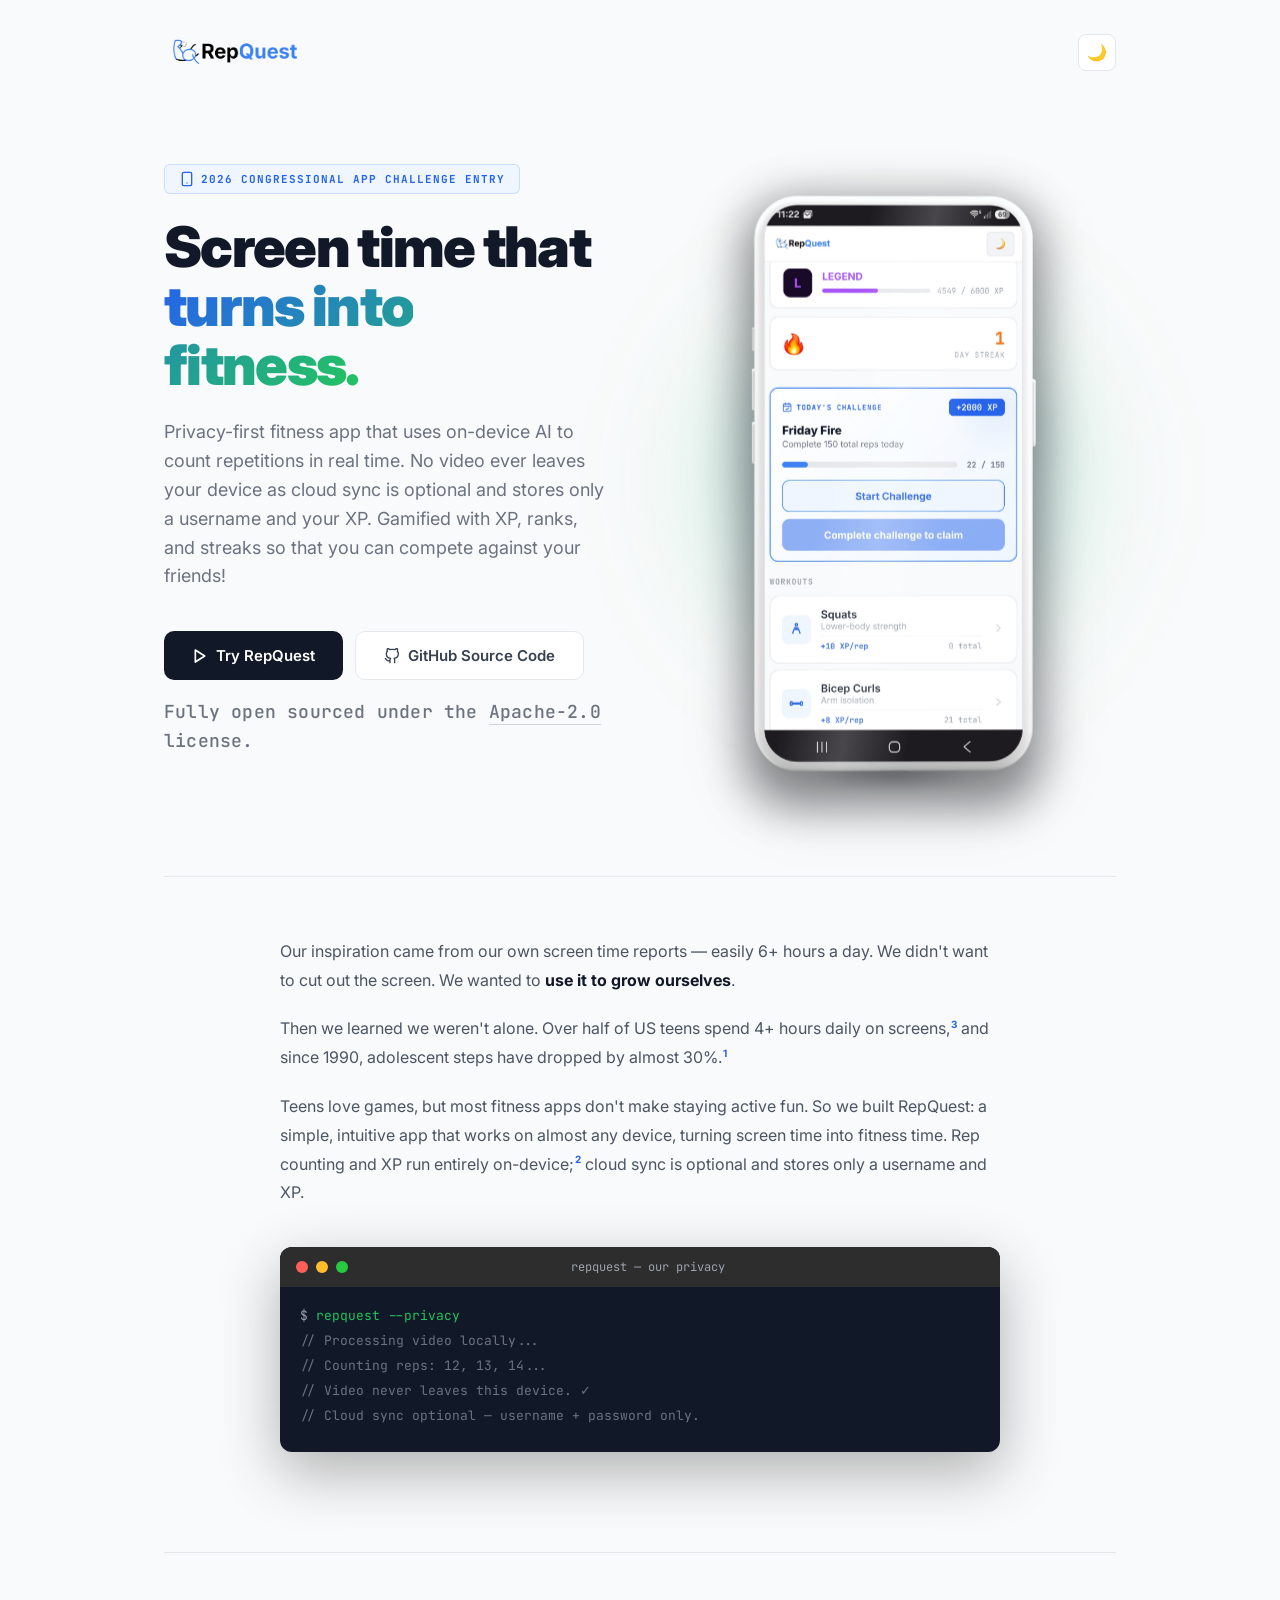
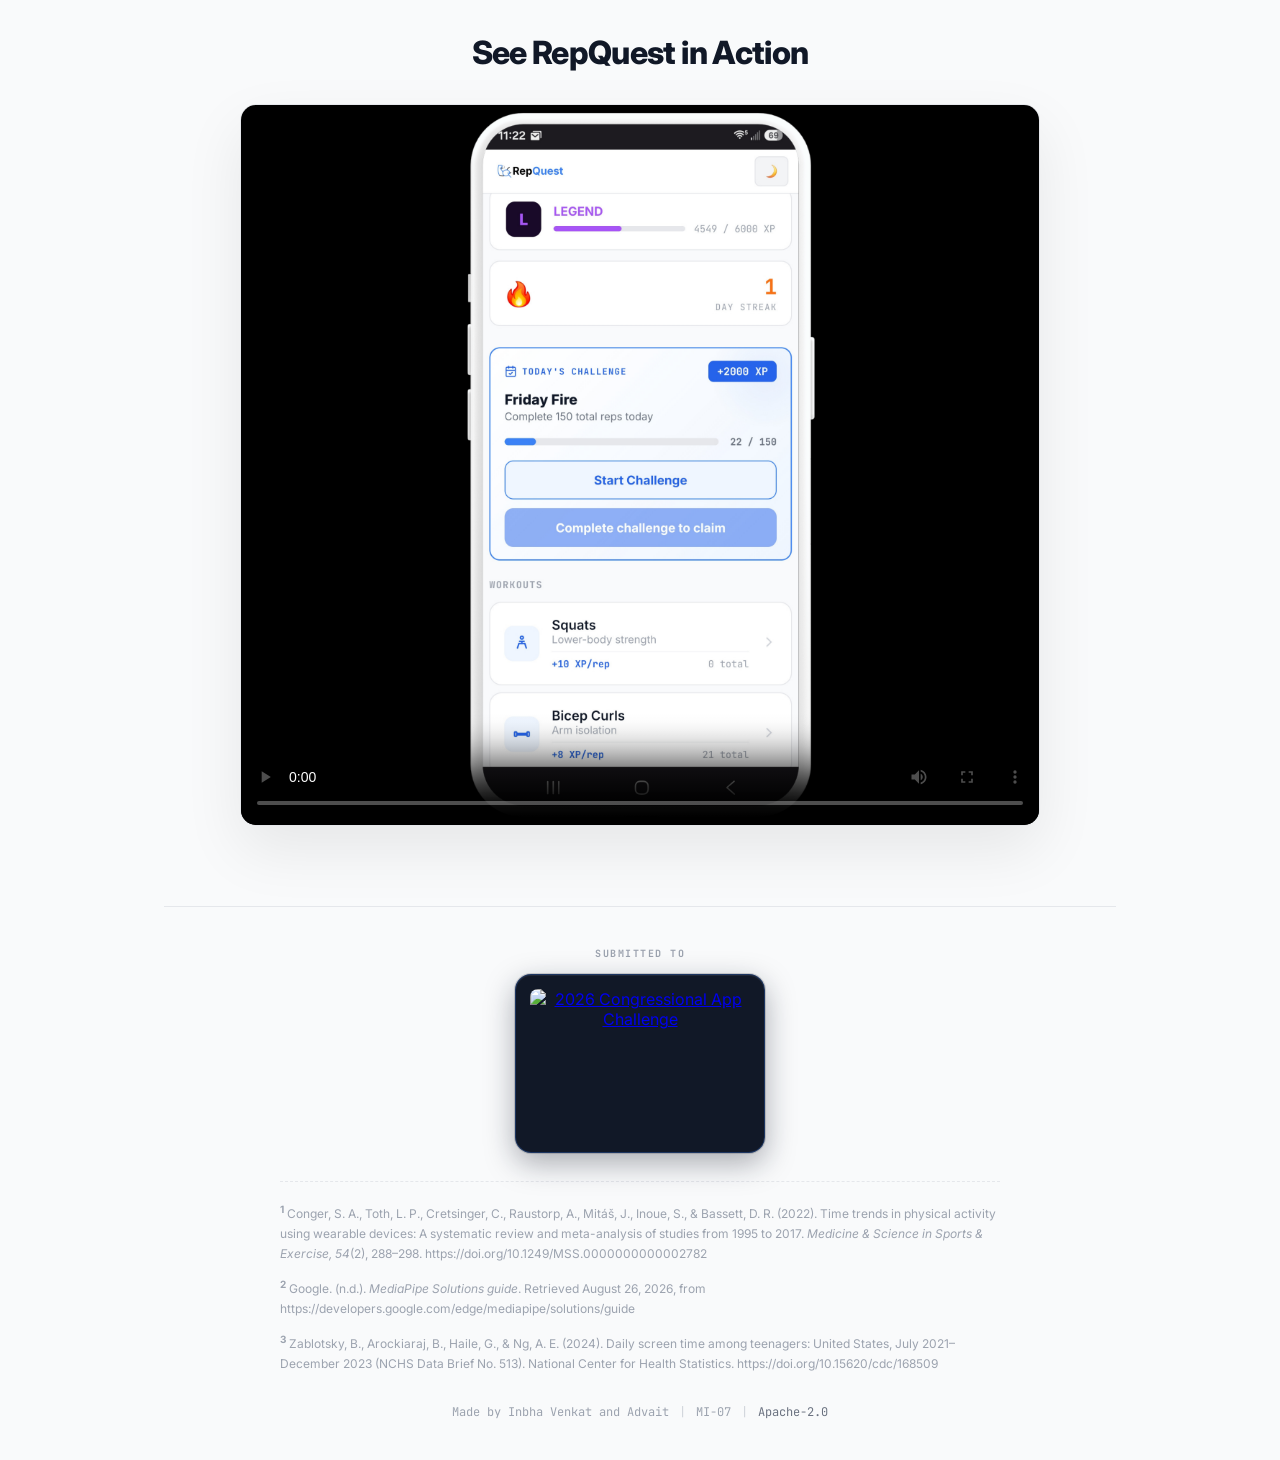
==== overview.html @ bc6d4e9b "Update overview.html" ====
<!DOCTYPE html>
<html lang="en">
<head>
<meta charset="UTF-8">
<meta name="viewport" content="width=device-width, initial-scale=1.0">
<title>RepQuest - Screen Time That Turns Into Fitness</title>
<meta name="description" content="RepQuest is a privacy-first, gamified fitness app that uses on-device AI to count reps in real time.">

<link href="https://fonts.googleapis.com/css2?family=Inter:wght@400;500;600;700;800;900&family=JetBrains+Mono:wght@400;500;700&display=swap" rel="stylesheet">

<style>
:root {
    --white: #ffffff;
    --gray-50: #f9fafb;
    --gray-100: #f3f4f6;
    --gray-200: #e5e7eb;
    --gray-300: #d1d5db;
    --gray-400: #9ca3af;
    --gray-500: #6b7280;
    --gray-600: #4b5563;
    --gray-700: #374151;
    --gray-800: #1f2937;
    --gray-900: #111827;
    --blue-50: #eff6ff;
    --blue-500: #3b82f6;
    --blue-600: #2563eb;
    --blue-700: #1d4ed8;
    --green-500: #22c55e;

    /* Terminal navy — fixed so it stays dark blue in both themes */
    --navy-frame: #111827;
    --navy-frame-border: rgba(59, 130, 246, 0.28);
    --navy-frame-shadow: rgba(17, 24, 39, 0.35);
    --navy-frame-inset: rgba(255, 255, 255, 0.07);
}

body.dark-mode {
    --white: #0a0a0a;
    --gray-50: #000000;
    --gray-100: #121212;
    --gray-200: #1f1f1f;
    --gray-300: #333333;
    --gray-400: #666666;
    --gray-500: #999999;
    --gray-600: #cccccc;
    --gray-700: #e0e0e0;
    --gray-800: #f0f0f0;
    --gray-900: #ffffff;
    --blue-50: #0a1f35;
    --blue-500: #3b82f6;
    --blue-600: #3b82f6;
    --blue-700: #60a5fa;

    --navy-frame: #0f172a;
    --navy-frame-border: rgba(96, 165, 250, 0.35);
    --navy-frame-shadow: rgba(0, 0, 0, 0.6);
    --navy-frame-inset: rgba(255, 255, 255, 0.05);
}

* { box-sizing: border-box; margin: 0; padding: 0; }

body {
    background: var(--gray-50);
    color: var(--gray-900);
    font-family: 'Inter', -apple-system, sans-serif;
    min-height: 100vh;
    transition: background-color 0.3s ease, color 0.3s ease;
    -webkit-font-smoothing: antialiased;
    overflow-x: hidden;
}

/* Widened container to accommodate the split hero layout */
.container {
    max-width: 1000px;
    margin: 0 auto;
    padding: 0 24px;
}

/* Header */
header {
    padding: 32px 0;
    display: flex;
    justify-content: space-between;
    align-items: center;
}

.logo img {
    height: 40px;
    width: auto;
    display: block;
}

.theme-btn {
    background: var(--white);
    border: 1px solid var(--gray-200);
    padding: 8px;
    border-radius: 8px;
    cursor: pointer;
    font-size: 16px;
    transition: all 0.15s;
}
.theme-btn:hover { background: var(--gray-100); }

/* Hero — Split Layout */
.hero {
    padding: 60px 0 80px;
    display: grid;
    grid-template-columns: 1fr 1fr;
    gap: 60px;
    align-items: center;
}

.hero-text {
    text-align: left;
}

.hero-badge {
    display: inline-flex;
    align-items: center;
    gap: 6px;
    font-family: 'JetBrains Mono', monospace;
    font-size: 11px;
    font-weight: 700;
    letter-spacing: 1px;
    text-transform: uppercase;
    color: var(--blue-600);
    background: var(--blue-50);
    padding: 6px 14px;
    border-radius: 6px;
    margin-bottom: 24px;
    border: 1px solid rgba(59, 130, 246, 0.2);
}

.hero h1 {
    font-size: clamp(36px, 5vw, 56px);
    font-weight: 900;
    line-height: 1.05;
    letter-spacing: -0.03em;
    margin-bottom: 24px;
}

.hero h1 .highlight {
    background: linear-gradient(135deg, var(--blue-600), var(--green-500));
    -webkit-background-clip: text;
    -webkit-text-fill-color: transparent;
    background-clip: text;
}

.hero p {
    font-size: 18px;
    color: var(--gray-500);
    line-height: 1.6;
    margin-bottom: 40px;
    max-width: 500px;
}

.cta-group {
    display: flex;
    gap: 12px;
    flex-wrap: wrap;
}

.btn {
    font-family: inherit;
    font-weight: 600;
    font-size: 15px;
    padding: 14px 28px;
    border-radius: 10px;
    border: none;
    cursor: pointer;
    text-decoration: none;
    display: inline-flex;
    align-items: center;
    gap: 8px;
    transition:
        transform 0.2s cubic-bezier(0.34, 1.56, 0.64, 1),
        background-color 0.15s,
        border-color 0.15s,
        color 0.15s,
        box-shadow 0.25s ease,
        opacity 0.15s;
    will-change: transform;
}
.btn:active { transform: scale(0.97); }

/* ---- Light mode buttons (unchanged) ---- */
.btn-primary {
    background: var(--gray-900);
    color: var(--white);
}
.btn-primary:hover { opacity: 0.9; }

.btn-secondary {
    background: var(--white);
    color: var(--gray-700);
    border: 1px solid var(--gray-200);
}
.btn-secondary:hover { background: var(--gray-100); }

/* ---- Dark mode buttons — high contrast ---- */
/* Primary: true white pill with a soft halo so it reads as the
   brightest element on the page. */
body.dark-mode .btn-primary {
    background: #ffffff;
    color: #0a0a0a;
    box-shadow:
        0 0 0 1px rgba(255, 255, 255, 0.10),
        0 8px 24px rgba(255, 255, 255, 0.12);
}
body.dark-mode .btn-primary:hover {
    opacity: 1;
    background: #f3f4f6;
    box-shadow:
        0 0 0 1px rgba(255, 255, 255, 0.22),
        0 12px 32px rgba(255, 255, 255, 0.22);
}

/* Secondary: glassy fill + visible border so it's clearly a button,
   not a hole in the page. */
body.dark-mode .btn-secondary {
    background: rgba(255, 255, 255, 0.06);
    color: #f0f0f0;
    border-color: rgba(255, 255, 255, 0.22);
    box-shadow: 0 0 0 1px rgba(255, 255, 255, 0.03);
}
body.dark-mode .btn-secondary:hover {
    background: rgba(255, 255, 255, 0.12);
    border-color: rgba(255, 255, 255, 0.38);
    color: #ffffff;
}

.icon { width: 16px; height: 16px; }

/* Small open-source note under the CTAs */
.oss-note {
    margin-top: 18px;
    font-family: 'JetBrains Mono', monospace;
    font-size: 11px;
    font-weight: 500;
    letter-spacing: 0.2px;
    color: var(--gray-400);
}

.oss-note a {
    color: var(--gray-500);
    text-decoration: none;
    border-bottom: 1px solid var(--gray-300);
    padding-bottom: 1px;
    transition: color 0.15s, border-color 0.15s;
}

.oss-note a:hover {
    color: var(--blue-600);
    border-color: var(--blue-600);
}

/* ============================================================
   Hero Visual — layered 3D phone
   ============================================================ */
.hero-visual {
    position: relative;
    display: flex;
    justify-content: center;
    align-items: center;
    min-height: 460px;
    /* -1 … 1 pointer + idle offsets written by JS */
    --px: 0;
    --py: 0;
    --bob: 0px;
}

/* --- ambient light behind the phone (parallaxes opposite the tilt) --- */
.hero-glow {
    position: absolute;
    top: 50%;
    left: 50%;
    width: 460px;
    height: 460px;
    margin: -230px 0 0 -230px;
    pointer-events: none;
    transform: translate3d(calc(var(--px) * -26px), calc(var(--py) * -26px), 0);
    will-change: transform;
}

.hero-glow::after {
    content: '';
    position: absolute;
    inset: 0;
    border-radius: 50%;
    background: radial-gradient(circle,
        rgba(59, 130, 246, 0.42) 0%,
        rgba(34, 197, 94, 0.16) 45%,
        transparent 72%);
    filter: blur(56px);
    animation: pulseGlow 7s ease-in-out infinite alternate;
}

@keyframes pulseGlow {
    from { opacity: 0.55; transform: scale(0.90); }
    to   { opacity: 1;    transform: scale(1.14); }
}

/* --- the phone --- */
.phone-stage {
    position: relative;
    width: min(340px, 78vw, 34vh);   /* 34vh ≈ 65vh tall at 1040×2000 */
    z-index: 1;
    perspective: 1300px;
    perspective-origin: 50% 42%;
}

/* soft silhouette shadow that slides OPPOSITE the tilt,
   like a light source fixed to one side of the scene */
.phone-shadow {
    position: absolute;
    inset: 0;
    width: 100%;
    height: 100%;
    pointer-events: none;
    user-select: none;
    -webkit-user-drag: none;
    filter: blur(22px) brightness(0);
    opacity: 0.42;
    transform:
        translate3d(calc(var(--px) * -32px), calc(var(--py) * -20px + 24px), 0)
        scale(1.05);
    will-change: transform;
}

/* contact shadow on the "floor" — stretches toward the side the
   phone leans AWAY from, mirroring the light direction */
.phone-ground {
    position: absolute;
    left: 50%;
    bottom: 0;
    width: 56%;
    height: 26px;
    z-index: -1;
    border-radius: 50%;
    background: radial-gradient(ellipse at center,
        rgba(2, 6, 23, 0.45) 0%,
        rgba(2, 6, 23, 0) 70%);
    filter: blur(9px);
    transform:
        translate(-50%, 40%)
        translateX(calc(var(--px) * 34px))
        scaleX(calc(1 + var(--px) * 0.20));
    pointer-events: none;
}

/* the element that actually rotates + floats
   — translate3d carries the idle bob, then the rotations pivot toward cursor */
.phone-tilt {
    position: relative;
    transform:
        translate3d(0, var(--bob, 0px), 0)
        rotateX(calc(var(--py) * -10deg))
        rotateY(calc(var(--px) * 16deg));
    will-change: transform;
    /* deliberately NO css transition — JS lerps the values, which feels far better */
}

.hero-phone-img {
    display: block;
    width: 100%;
    height: auto;
    user-select: none;
    -webkit-user-drag: none;
    filter: drop-shadow(0 26px 36px rgba(2, 6, 23, 0.16));
}

/* moving specular highlight, masked to the phone silhouette
   — always subtly alive, brightens when the cursor is active */
.phone-sheen {
    position: absolute;
    inset: 0;
    overflow: hidden;
    pointer-events: none;
    opacity: 0.35;
    transition: opacity 0.45s ease;
    mix-blend-mode: screen;
    -webkit-mask-image: var(--phone-mask);
    mask-image: var(--phone-mask);
    -webkit-mask-size: 100% 100%;
    mask-size: 100% 100%;
    -webkit-mask-repeat: no-repeat;
    mask-repeat: no-repeat;
}

.phone-sheen::after {
    content: '';
    position: absolute;
    inset: -12% -35%;
    background: linear-gradient(100deg,
        transparent 40%,
        rgba(255, 255, 255, 0.55) 50%,
        transparent 60%);
    transform: translate3d(calc(var(--px) * -30%), calc(var(--py) * -12%), 0);
    will-change: transform;
}

.hero-visual.is-tracking .phone-sheen { opacity: 0.55; }

/* dark-mode: swap the dark shadow for a blue halo so it reads on black */
body.dark-mode .phone-shadow {
    filter: blur(30px) brightness(0) invert(1) sepia(1) saturate(6) hue-rotate(190deg);
    opacity: 0.30;
}
body.dark-mode .phone-ground {
    background: radial-gradient(ellipse at center,
        rgba(59, 130, 246, 0.35) 0%,
        rgba(59, 130, 246, 0) 70%);
}

/* Story Section */
.story {
    padding: 60px 0;
    border-top: 1px solid var(--gray-200);
}

.story-content {
    max-width: 720px;
    margin: 0 auto;
    font-size: 16px;
    line-height: 1.8;
    color: var(--gray-600);
}

.story-content p {
    margin-bottom: 20px;
}

.story-content p:last-child {
    margin-bottom: 0;
}

.story-content strong {
    color: var(--gray-900);
    font-weight: 700;
}

/* In-text footnote markers */
.story-content sup {
    font-size: 10px;
    font-weight: 700;
    color: var(--blue-600);
    vertical-align: super;
    line-height: 0;
    margin-left: 1px;
}

/* macOS Terminal Window */
.terminal {
    background: var(--gray-900);
    border-radius: 12px;
    margin: 40px auto;
    max-width: 720px;
    overflow: hidden;
    box-shadow: 0 20px 60px rgba(0,0,0,0.3);
    transition: all 0.3s cubic-bezier(0.4, 0, 0.2, 1);
    position: relative;
    transform: translate(var(--drag-x, 0px), var(--drag-y, 0px));
}

.terminal.dragging {
    transition: none;
    z-index: 900;
    box-shadow: 0 30px 70px rgba(0,0,0,0.45);
}

.terminal.closed {
    opacity: 0;
    transform: translate(var(--drag-x, 0px), var(--drag-y, 0px)) scale(0.95);
    pointer-events: none;
    max-height: 0;
    margin: 0;
}

.terminal.minimized .terminal-body {
    max-height: 0;
    padding: 0 20px;
    overflow: hidden;
}

.terminal.maximized {
    position: fixed;
    top: 20px;
    left: 20px;
    right: 20px;
    bottom: 20px;
    margin: 0;
    z-index: 1000;
    border-radius: 12px;
    max-width: none;
}

.terminal-header {
    background: #2d2d2d;
    padding: 12px 16px;
    display: flex;
    align-items: center;
    gap: 8px;
    cursor: grab;
    touch-action: none;
    user-select: none;
    -webkit-user-select: none;
}

.terminal.dragging .terminal-header { cursor: grabbing; }

.terminal-btn {
    width: 12px;
    height: 12px;
    border-radius: 50%;
    transition: all 0.15s ease;
    cursor: pointer;
    position: relative;
}

.terminal-btn.close { background: #ff5f56; }
.terminal-btn.minimize { background: #ffbd2e; }
.terminal-btn.maximize { background: #27c93f; }

.terminal-btn:hover {
    filter: brightness(1.2);
    transform: scale(1.15);
}

.terminal-btn:active {
    filter: brightness(0.8);
    transform: scale(0.9);
}

.terminal-btn::after {
    content: '';
    position: absolute;
    top: 50%;
    left: 50%;
    transform: translate(-50%, -50%);
    opacity: 0;
    transition: opacity 0.15s;
    font-size: 8px;
    font-weight: bold;
    color: rgba(0,0,0,0.5);
}

.terminal-btn.close::after { content: '×'; }
.terminal-btn.minimize::after { content: '−'; }
.terminal-btn.maximize::after { content: '+'; }

.terminal-header:hover .terminal-btn::after {
    opacity: 1;
}

.terminal-title {
    flex: 1;
    text-align: center;
    font-family: 'JetBrains Mono', monospace;
    font-size: 12px;
    color: var(--gray-400);
    margin-left: -44px;
}

.terminal-body {
    padding: 20px;
    font-family: 'JetBrains Mono', monospace;
    font-size: 13px;
    color: var(--green-500);
    overflow-x: auto;
    transition: all 0.3s cubic-bezier(0.4, 0, 0.2, 1);
    max-height: 500px;
}

.terminal-line {
    margin-bottom: 8px;
    opacity: 0;
    animation: typeIn 0.3s ease forwards;
}

.terminal-line:nth-child(1) { animation-delay: 0.2s; }
.terminal-line:nth-child(2) { animation-delay: 0.8s; }
.terminal-line:nth-child(3) { animation-delay: 1.4s; }
.terminal-line:nth-child(4) { animation-delay: 2s; }
.terminal-line:nth-child(5) { animation-delay: 2.6s; }

.terminal-prompt { color: var(--gray-400); }
.terminal-comment { color: var(--gray-500); }

@keyframes typeIn {
    from { opacity: 0; transform: translateY(4px); }
    to { opacity: 1; transform: translateY(0); }
}

/* Restore Button */
.terminal-restore {
    display: none;
    margin: 20px auto;
    max-width: 720px;
    text-align: center;
}

.terminal-restore.show { display: block; }

.terminal-restore-btn {
    background: var(--gray-200);
    color: var(--gray-700);
    border: 1px solid var(--gray-300);
    padding: 10px 20px;
    border-radius: 8px;
    font-family: 'JetBrains Mono', monospace;
    font-size: 12px;
    cursor: pointer;
    transition: all 0.15s;
}

.terminal-restore-btn:hover { background: var(--gray-300); }

body.dark-mode .terminal-restore-btn {
    background: var(--gray-800);
    color: var(--gray-200);
    border-color: var(--gray-700);
}

body.dark-mode .terminal-restore-btn:hover { background: var(--gray-700); }

/* ============================================================
   Video Section
   ============================================================ */
.video-section {
    padding: 80px 0;
    border-top: 1px solid var(--gray-200);
}

.video-wrapper {
    max-width: 800px;
    margin: 0 auto;
    text-align: center;
}

.video-wrapper h2 {
    font-size: clamp(24px, 4vw, 32px);
    font-weight: 800;
    color: var(--gray-900);
    margin-bottom: 32px;
    letter-spacing: -0.02em;
}

.video-frame {
    position: relative;
    border-radius: 16px;
    overflow: hidden;
    border: 1px solid var(--gray-200);
    background: var(--gray-100);
    box-shadow: 0 24px 60px rgba(0, 0, 0, 0.08);
    transition: border-color 0.3s ease, box-shadow 0.3s ease;
}

.video-frame:hover {
    border-color: var(--gray-300);
    box-shadow: 0 32px 80px rgba(0, 0, 0, 0.12);
}

body.dark-mode .video-frame {
    border-color: var(--gray-700);
    background: var(--gray-800);
    box-shadow: 0 24px 60px rgba(0, 0, 0, 0.4);
}

body.dark-mode .video-frame:hover {
    border-color: var(--gray-600);
    box-shadow: 0 32px 80px rgba(0, 0, 0, 0.5);
}

.video-frame video {
    display: block;
    width: 100%;
    height: auto;
    max-height: 80vh;
    object-fit: contain;
    background: #000;
}

/* Footer */
footer {
    padding: 40px 0;
    border-top: 1px solid var(--gray-200);
    text-align: center;
}

.cac-credit {
    display: flex;
    flex-direction: column;
    align-items: center;
    gap: 14px;
    margin-bottom: 28px;
}

.cac-label {
    font-family: 'JetBrains Mono', monospace;
    font-size: 10px;
    font-weight: 700;
    letter-spacing: 1.5px;
    text-transform: uppercase;
    color: var(--gray-400);
}

.cac-logo-frame {
    display: block;
    background: var(--navy-frame);
    padding: 14px;
    border-radius: 16px;
    border: 1px solid var(--navy-frame-border);
    box-shadow:
        0 1px 0 var(--navy-frame-inset) inset,
        0 10px 30px var(--navy-frame-shadow),
        0 0 0 1px rgba(0, 0, 0, 0.15);
    transition: transform 0.25s cubic-bezier(0.34, 1.56, 0.64, 1), box-shadow 0.25s ease;
}

.cac-logo-frame:hover {
    transform: translateY(-4px);
    box-shadow:
        0 1px 0 var(--navy-frame-inset) inset,
        0 18px 42px var(--navy-frame-shadow),
        0 0 26px rgba(59, 130, 246, 0.28);
}

.cac-logo-frame:focus-visible {
    outline: 2px solid var(--blue-500);
    outline-offset: 3px;
}

.cac-logo-frame img {
    display: block;
    width: 220px;
    height: auto;
    max-width: 100%;
    border-radius: 8px;
}

/* Sources block — now lives in the footer, below the CAC logo */
.footer-sources {
    max-width: 720px;
    margin: 0 auto 30px;
    padding-top: 22px;
    border-top: 1px dashed var(--gray-200);
    text-align: left;
    font-size: 12px;
    line-height: 1.7;
    color: var(--gray-400);
}

.footer-sources p {
    margin: 0 0 14px;
}

.footer-sources p:last-child {
    margin-bottom: 0;
}

.footer-sources sup {
    font-size: 10px;
    font-weight: 700;
    color: var(--gray-400);
    vertical-align: super;
    line-height: 0;
    margin-right: 3px;
    margin-left: 0;
}

.footer-sources em {
    font-style: italic;
}

.footer-meta {
    display: flex;
    justify-content: center;
    align-items: center;
    flex-wrap: wrap;
    gap: 10px;
    font-family: 'JetBrains Mono', monospace;
    font-size: 12px;
    color: var(--gray-400);
}

.footer-meta a {
    color: var(--gray-500);
    text-decoration: none;
    transition: color 0.15s;
}

.footer-meta a:hover {
    color: var(--blue-600);
    text-decoration: underline;
}

.footer-meta .dot { color: var(--gray-300); }

/* Responsive */
@media (max-width: 900px) {
    .hero {
        grid-template-columns: 1fr;
        text-align: center;
        gap: 40px;
        padding: 40px 0 60px;
    }
    .hero-text { text-align: center; }
    .hero p { margin-left: auto; margin-right: auto; }
    .cta-group { justify-content: center; }
    .hero h1 { font-size: clamp(36px, 8vw, 48px); }
    .hero-visual { min-height: 0; }
}

@media (max-width: 600px) {
    .logo img { height: 32px; }
    .cta-group { flex-direction: column; }
    .btn { width: 100%; justify-content: center; }
    .terminal-body { font-size: 11px; padding: 16px; }
    .cac-logo-frame { padding: 12px; border-radius: 14px; }
    .cac-logo-frame img { width: 180px; }
    .footer-sources { font-size: 11px; }
}

/* Respect reduced motion */
@media (prefers-reduced-motion: reduce) {
    .hero-glow::after { animation: none; }
    .phone-tilt,
    .phone-shadow,
    .phone-ground { transform: none !important; }
}
</style>
</head>
<body>

<div class="container">
    <header>
        <div class="logo">
            <img src="transparentlogo.svg" alt="RepQuest">
        </div>
        <button class="theme-btn" id="themeBtn">🌙</button>
    </header>

    <main>
        <section class="hero">
            <div class="hero-text">
                <div class="hero-badge">
                    <svg class="icon" viewBox="0 0 24 24" fill="none" stroke="currentColor" stroke-width="2" stroke-linecap="round" stroke-linejoin="round"><rect x="5" y="2" width="14" height="20" rx="2" ry="2"/><line x1="12" y1="18" x2="12.01" y2="18"/></svg>
                    2026 Congressional App Challenge Entry
                </div>
                <h1>
                    Screen time that<br>
                    <span class="highlight">turns into fitness.</span>
                </h1>
                <p>Privacy-first fitness app that uses on-device AI to count repetitions in real time. No video ever leaves your device as cloud sync is optional and stores only a username and your XP. Gamified with XP, ranks, and streaks so that you can compete against your friends!</p>
                
                <div class="cta-group">
                    <a href="https://lyonmathprep.github.io/repquest/" class="btn btn-primary magnetic-btn">
                        <svg class="icon" viewBox="0 0 24 24" fill="none" stroke="currentColor" stroke-width="2.5" stroke-linecap="round" stroke-linejoin="round"><polygon points="5 3 19 12 5 21 5 3"/></svg>
                        Try RepQuest
                    </a>
                    <a href="https://github.com/LyonMathPrep/repquest" target="_blank" class="btn btn-secondary magnetic-btn">
                        <svg class="icon" viewBox="0 0 24 24" fill="none" stroke="currentColor" stroke-width="2" stroke-linecap="round" stroke-linejoin="round"><path d="M9 19c-5 1.5-5-2.5-7-3m14 6v-3.87a3.37 3.37 0 0 0-.94-2.61c3.14-.35 6.44-1.54 6.44-7A5.44 5.44 0 0 0 20 4.77 5.07 5.07 0 0 0 19.91 1S18.73.65 16 2.48a13.38 13.38 0 0 0-7 0C6.27.65 5.09 1 5.09 1A5.07 5.07 0 0 0 5 4.77a5.44 5.44 0 0 0-1.5 3.78c0 5.42 3.3 6.61 6.44 7A3.37 3.37 0 0 0 9 18.13V22"/></svg>
                        GitHub Source Code
                    </a>
                </div>

                <p class="oss-note">
                    Fully open sourced under the
                    <a href="https://github.com/LyonMathPrep/repquest/blob/main/LICENSE"
                       target="_blank" rel="noopener noreferrer">Apache-2.0</a>
                    license.
                </p>
            </div>

            <!-- ============ 3D PHONE ============ -->
            <div class="hero-visual" id="heroVisual">
                <div class="hero-glow"></div>

                <div class="phone-stage" id="phoneStage">
                    <div class="phone-ground" aria-hidden="true"></div>

                    <!-- blurred silhouette copy = shadow that tracks opposite the tilt -->
                    <img class="phone-shadow" src="repquest-screenshot.png" alt="" aria-hidden="true" draggable="false">

                    <div class="phone-tilt" id="phoneTilt">
                        <img src="repquest-screenshot.png"
                             alt="RepQuest app running on a phone"
                             class="hero-phone-img"
                             width="1040" height="2000"
                             draggable="false">
                        <span class="phone-sheen" aria-hidden="true"></span>
                    </div>
                </div>
            </div>
            <!-- ================================== -->
        </section>

        <section class="story">
            <div class="story-content">
                <p>Our inspiration came from our own screen time reports — easily 6+ hours a day. We didn't want to cut out the screen. We wanted to <strong>use it to grow ourselves</strong>.</p>
                
                <p>Then we learned we weren't alone. Over half of US teens spend 4+ hours daily on screens,<sup>3</sup> and since 1990, adolescent steps have dropped by almost 30%.<sup>1</sup></p>
                
                <p>Teens love games, but most fitness apps don't make staying active fun. So we built RepQuest: a simple, intuitive app that works on almost any device, turning screen time into fitness time. Rep counting and XP run entirely on-device;<sup>2</sup> cloud sync is optional and stores only a username and XP.</p>
            </div>

            <div class="terminal" id="terminal">
                <div class="terminal-header">
                    <div class="terminal-btn close" id="terminalClose"></div>
                    <div class="terminal-btn minimize" id="terminalMinimize"></div>
                    <div class="terminal-btn maximize" id="terminalMaximize"></div>
                    <div class="terminal-title">repquest — our privacy</div>
                </div>
                <div class="terminal-body">
                    <div class="terminal-line"><span class="terminal-prompt">$</span> repquest --privacy</div>
                    <div class="terminal-line"><span class="terminal-comment">// Processing video locally...</span></div>
                    <div class="terminal-line"><span class="terminal-comment">// Counting reps: 12, 13, 14...</span></div>
                    <div class="terminal-line"><span class="terminal-comment">// Video never leaves this device. ✓</span></div>
                    <div class="terminal-line"><span class="terminal-comment">// Cloud sync optional — username + password only.</span></div>
                </div>
            </div>

            <div class="terminal-restore" id="terminalRestore">
                <button class="terminal-restore-btn" id="terminalRestoreBtn">↻ Restore Terminal</button>
            </div>
        </section>

        <!-- ============ VIDEO SECTION ============ -->
        <section class="video-section">
            <div class="video-wrapper">
                <h2>See RepQuest in Action</h2>
                <div class="video-frame">
                    <video controls preload="metadata" poster="repquest-screenshot.png">
                        <source src="video.mp4" type="video/mp4">
                        Your browser does not support the video tag. 
                        <a href="video.mp4" style="color: var(--blue-600);">Download the video</a> instead.
                    </video>
                </div>
            </div>
        </section>
        <!-- ======================================= -->

    </main>

    <footer>
        <div class="cac-credit">
            <span class="cac-label">Submitted to</span>
            <a class="cac-logo-frame"
               href="https://www.congressionalappchallenge.us/"
               target="_blank"
               rel="noopener noreferrer"
               aria-label="2026 Congressional App Challenge">
                <img src="https://www.congressionalappchallenge.us/wp-content/uploads/2026/06/tall2026logocac.png"
                     alt="2026 Congressional App Challenge"
                     width="800" height="540" loading="lazy" decoding="async">
            </a>
        </div>

        <!-- Sources moved here, directly below the CAC logo -->
        <div class="footer-sources">
            <p><sup>1</sup>Conger, S. A., Toth, L. P., Cretsinger, C., Raustorp, A., Mitáš, J., Inoue, S., &amp; Bassett, D. R. (2022). Time trends in physical activity using wearable devices: A systematic review and meta-analysis of studies from 1995 to 2017. <em>Medicine &amp; Science in Sports &amp; Exercise, 54</em>(2), 288–298. https://doi.org/10.1249/MSS.0000000000002782</p>
            <p><sup>2</sup>Google. (n.d.). <em>MediaPipe Solutions guide</em>. Retrieved August 26, 2026, from https://developers.google.com/edge/mediapipe/solutions/guide</p>
            <p><sup>3</sup>Zablotsky, B., Arockiaraj, B., Haile, G., &amp; Ng, A. E. (2024). Daily screen time among teenagers: United States, July 2021–December 2023 (NCHS Data Brief No. 513). National Center for Health Statistics. https://doi.org/10.15620/cdc/168509</p>
        </div>

        <p class="footer-meta">
            <span>Made by Inbha Venkat and Advait</span>
            <span class="dot">|</span>
            <span>MI-07</span>
            <span class="dot">|</span>
            <a href="https://github.com/LyonMathPrep/repquest/blob/main/LICENSE"
               target="_blank" rel="noopener noreferrer">Apache-2.0</a>
        </p>
    </footer>
</div>

<script>
// Theme Switching
function applyTheme(isDark) {
    if (isDark) {
        document.body.classList.add('dark-mode');
        document.getElementById('themeBtn').textContent = '☀️';
    } else {
        document.body.classList.remove('dark-mode');
        document.getElementById('themeBtn').textContent = '🌙';
    }
}

const savedTheme = localStorage.getItem('repquest_theme');
if (savedTheme) {
    applyTheme(savedTheme === 'dark');
} else {
    applyTheme(window.matchMedia('(prefers-color-scheme: dark)').matches);
}

document.getElementById('themeBtn').addEventListener('click', () => {
    const isDark = !document.body.classList.contains('dark-mode');
    applyTheme(isDark);
    localStorage.setItem('repquest_theme', isDark ? 'dark' : 'light');
});

window.matchMedia('(prefers-color-scheme: dark)').addEventListener('change', e => {
    if (!localStorage.getItem('repquest_theme')) {
        applyTheme(e.matches);
    }
});

// Magnetic Button Effect
const magneticBtns = document.querySelectorAll('.magnetic-btn');
const magneticStrength = 0.3;
const magneticRadius = 100;

magneticBtns.forEach(btn => {
    btn.addEventListener('mousemove', (e) => {
        const rect = btn.getBoundingClientRect();
        const centerX = rect.left + rect.width / 2;
        const centerY = rect.top + rect.height / 2;
        
        const mouseX = e.clientX;
        const mouseY = e.clientY;
        
        const deltaX = mouseX - centerX;
        const deltaY = mouseY - centerY;
        const distance = Math.sqrt(deltaX * deltaX + deltaY * deltaY);
        
        if (distance < magneticRadius) {
            const moveX = deltaX * magneticStrength;
            const moveY = deltaY * magneticStrength;
            btn.style.transform = `translate(${moveX}px, ${moveY}px)`;
        }
    });
    
    btn.addEventListener('mouseleave', () => {
        btn.style.transform = 'translate(0, 0)';
    });
});

// Terminal Controls
const terminal = document.getElementById('terminal');
const terminalHeader = terminal.querySelector('.terminal-header');
const terminalClose = document.getElementById('terminalClose');
const terminalMinimize = document.getElementById('terminalMinimize');
const terminalMaximize = document.getElementById('terminalMaximize');
const terminalRestore = document.getElementById('terminalRestore');
const terminalRestoreBtn = document.getElementById('terminalRestoreBtn');

/* ---------- Dragging ---------- */
let dragX = 0;
let dragY = 0;
let dragStartX = 0;
let dragStartY = 0;
let isDragging = false;
let preMaximizeDrag = null;

function setDrag(x, y) {
    dragX = x;
    dragY = y;
    terminal.style.setProperty('--drag-x', x + 'px');
    terminal.style.setProperty('--drag-y', y + 'px');
}

// Keep the window reachable: some of it must stay on screen horizontally,
// and the title bar must stay on screen vertically.
function clampDrag(x, y) {
    const rect = terminal.getBoundingClientRect();
    const baseLeft = rect.left - dragX;
    const baseTop = rect.top - dragY;
    const w = rect.width;
    const headerH = terminalHeader.offsetHeight;

    const keepX = Math.min(60, w);
    x = Math.min(Math.max(x, -baseLeft - w + keepX), window.innerWidth - baseLeft - keepX);

    const minY = -baseTop;
    const maxY = window.innerHeight - headerH - baseTop;
    y = Math.min(Math.max(y, minY), maxY);

    return { x, y };
}

terminalHeader.addEventListener('pointerdown', (e) => {
    if (e.target.closest('.terminal-btn')) return;
    if (terminal.classList.contains('maximized')) return;
    if (e.pointerType === 'mouse' && e.button !== 0) return;

    isDragging = true;
    dragStartX = e.clientX - dragX;
    dragStartY = e.clientY - dragY;
    terminal.classList.add('dragging');
    terminalHeader.setPointerCapture(e.pointerId);
    e.preventDefault();
});

terminalHeader.addEventListener('pointermove', (e) => {
    if (!isDragging) return;
    const next = clampDrag(e.clientX - dragStartX, e.clientY - dragStartY);
    setDrag(next.x, next.y);
});

function stopDrag(e) {
    if (!isDragging) return;
    isDragging = false;
    terminal.classList.remove('dragging');
    if (terminalHeader.hasPointerCapture(e.pointerId)) {
        terminalHeader.releasePointerCapture(e.pointerId);
    }
}

terminalHeader.addEventListener('pointerup', stopDrag);
terminalHeader.addEventListener('pointercancel', stopDrag);

/* ---------- Window buttons ---------- */
terminalClose.addEventListener('click', () => {
    terminal.classList.add('closed');
    terminalRestore.classList.add('show');
});

terminalMinimize.addEventListener('click', () => {
    terminal.classList.toggle('minimized');
});

terminalMaximize.addEventListener('click', () => {
    const maximized = terminal.classList.toggle('maximized');
    if (maximized) {
        preMaximizeDrag = { x: dragX, y: dragY };
        setDrag(0, 0);
    } else if (preMaximizeDrag) {
        setDrag(preMaximizeDrag.x, preMaximizeDrag.y);
        preMaximizeDrag = null;
    }
});

terminalRestoreBtn.addEventListener('click', () => {
    terminal.classList.remove('closed', 'minimized', 'maximized');
    terminalRestore.classList.remove('show');
    preMaximizeDrag = null;
    setDrag(0, 0);
});

// Close maximized terminal with Escape key
document.addEventListener('keydown', (e) => {
    if (e.key === 'Escape' && terminal.classList.contains('maximized')) {
        terminal.classList.remove('maximized');
        if (preMaximizeDrag) {
            setDrag(preMaximizeDrag.x, preMaximizeDrag.y);
            preMaximizeDrag = null;
        }
    }
});

/* 
   HERO PHONE — cursor tracking + continuous idle drift
*/
(function () {
    const visual = document.getElementById('heroVisual');
    if (!visual) return;

    /* Feed the phone PNG into the sheen's mask (single source of truth).
       If you swap the screenshot, nothing else needs updating. */
    const phoneImg  = visual.querySelector('.hero-phone-img');
    const shadowImg = visual.querySelector('.phone-shadow');

    function syncImages() {
        const src = phoneImg.currentSrc || phoneImg.src;
        if (shadowImg && shadowImg.getAttribute('src') !== src) shadowImg.src = src;
        visual.style.setProperty('--phone-mask', 'url("' + src + '")');
    }
    if (phoneImg.complete && phoneImg.naturalWidth) syncImages();
    else phoneImg.addEventListener('load', syncImages, { once: true });

    // No motion at all if the user prefers reduced motion.
    const reduced = window.matchMedia('(prefers-reduced-motion: reduce)').matches;
    if (reduced) return;

    const canHover = window.matchMedia('(hover: hover) and (pointer: fine)').matches;
    const clamp = (v, a, b) => Math.min(b, Math.max(a, v));

    /* -------- state -------- */
    let cursorX = 0, cursorY = 0;   // raw pointer offset, -1 … 1
    let curX = 0, curY = 0;         // eased value written to CSS

    /* -------- idle motion tuning --------
       Two sines per axis at incommensurate frequencies = drift that
       never visually repeats. Amplitude is in the same -1…1 space. */
    const IDLE = {
        ax1: 0.055, sx1: 0.00042,   // primary X sway
        ax2: 0.026, sx2: 0.00093,   // secondary X sway (faster, smaller)
        ay1: 0.045, sy1: 0.00035,   // primary Y sway
        ay2: 0.020, sy2: 0.00078,   // secondary Y sway
        bobAmp: 6,   bobSpeed: 0.00070,   // vertical float in px
        bobAmp2: 2.5, bobSpeed2: 0.00119
    };

    /* -------- the always-running loop -------- */
    function loop(now) {
        const t = now || performance.now();

        // Organic idle drift (deterministic, seeded by time)
        const idleX =
            Math.sin(t * IDLE.sx1) * IDLE.ax1 +
            Math.sin(t * IDLE.sx2 + 1.7) * IDLE.ax2;

        const idleY =
            Math.cos(t * IDLE.sy1) * IDLE.ay1 +
            Math.sin(t * IDLE.sy2 + 0.6) * IDLE.ay2;

        // Target = cursor position + idle drift
        const targetX = cursorX + idleX;
        const targetY = cursorY + idleY;

        // Ease toward target. The idle is small enough that cursor
        // tracking still feels crisp; the drift reads as breathing.
        curX += (targetX - curX) * 0.11;
        curY += (targetY - curY) * 0.11;

        visual.style.setProperty('--px', curX.toFixed(4));
        visual.style.setProperty('--py', curY.toFixed(4));

        // Gentle vertical bob (float above the shadow)
        const bob =
            Math.sin(t * IDLE.bobSpeed) * IDLE.bobAmp +
            Math.sin(t * IDLE.bobSpeed2 + 2.1) * IDLE.bobAmp2;
        visual.style.setProperty('--bob', bob.toFixed(2) + 'px');

        requestAnimationFrame(loop);
    }
    requestAnimationFrame(loop);

    /* -------- pointer tracking (whole viewport) -------- */
    function track(clientX, clientY) {
        const nx = (clientX / window.innerWidth)  * 2 - 1;   // -1 left  … +1 right
        const ny = (clientY / window.innerHeight) * 2 - 1;   // -1 top   … +1 bottom

        cursorX = clamp(nx, -1, 1);
        cursorY = clamp(ny, -1, 1);

        visual.classList.add('is-tracking');
    }

    if (canHover) {
        window.addEventListener('pointermove', (e) => {
            track(e.clientX, e.clientY);
        }, { passive: true });

        // Cursor left the window → let idle drift take over fully.
        document.addEventListener('mouseleave', () => {
            cursorX = 0;
            cursorY = 0;
            visual.classList.remove('is-tracking');
        });
        window.addEventListener('blur', () => {
            cursorX = 0;
            cursorY = 0;
            visual.classList.remove('is-tracking');
        });
    } else {
        // Touch: follow the finger while dragging; idle drift always runs.
        window.addEventListener('touchmove', (e) => {
            if (e.touches.length) {
                track(e.touches[0].clientX, e.touches[0].clientY);
            }
        }, { passive: true });

        window.addEventListener('touchend', () => {
            cursorX = 0;
            cursorY = 0;
            visual.classList.remove('is-tracking');
        }, { passive: true });
    }
})();
</script>
<!-- Code injected by live-server -->
<script>
	// <![CDATA[  <-- For SVG support
	if ('WebSocket' in window) {
		(function () {
			function refreshCSS() {
				var sheets = [].slice.call(document.getElementsByTagName("link"));
				var head = document.getElementsByTagName("head")[0];
				for (var i = 0; i < sheets.length; ++i) {
					var elem = sheets[i];
					var parent = elem.parentElement || head;
					parent.removeChild(elem);
					var rel = elem.rel;
					if (elem.href && typeof rel != "string" || rel.length == 0 || rel.toLowerCase() == "stylesheet") {
						var url = elem.href.replace(/(&|\?)_cacheOverride=\d+/, '');
						elem.href = url + (url.indexOf('?') >= 0 ? '&' : '?') + '_cacheOverride=' + (new Date().valueOf());
					}
					parent.appendChild(elem);
				}
			}
			var protocol = window.location.protocol === 'http:' ? 'ws://' : 'wss://';
			var address = protocol + window.location.host + window.location.pathname + '/ws';
			var socket = new WebSocket(address);
			socket.onmessage = function (msg) {
				if (msg.data == 'reload') window.location.reload();
				else if (msg.data == 'refreshcss') refreshCSS();
			};
			if (sessionStorage && !sessionStorage.getItem('IsThisFirstTime_Log_From_LiveServer')) {
				console.log('Live reload enabled.');
				sessionStorage.setItem('IsThisFirstTime_Log_From_LiveServer', true);
			}
		})();
	}
	else {
		console.error('Upgrade your browser. This Browser is NOT supported WebSocket for Live-Reloading.');
	}
	// ]]>
</script>
</body>
</html>
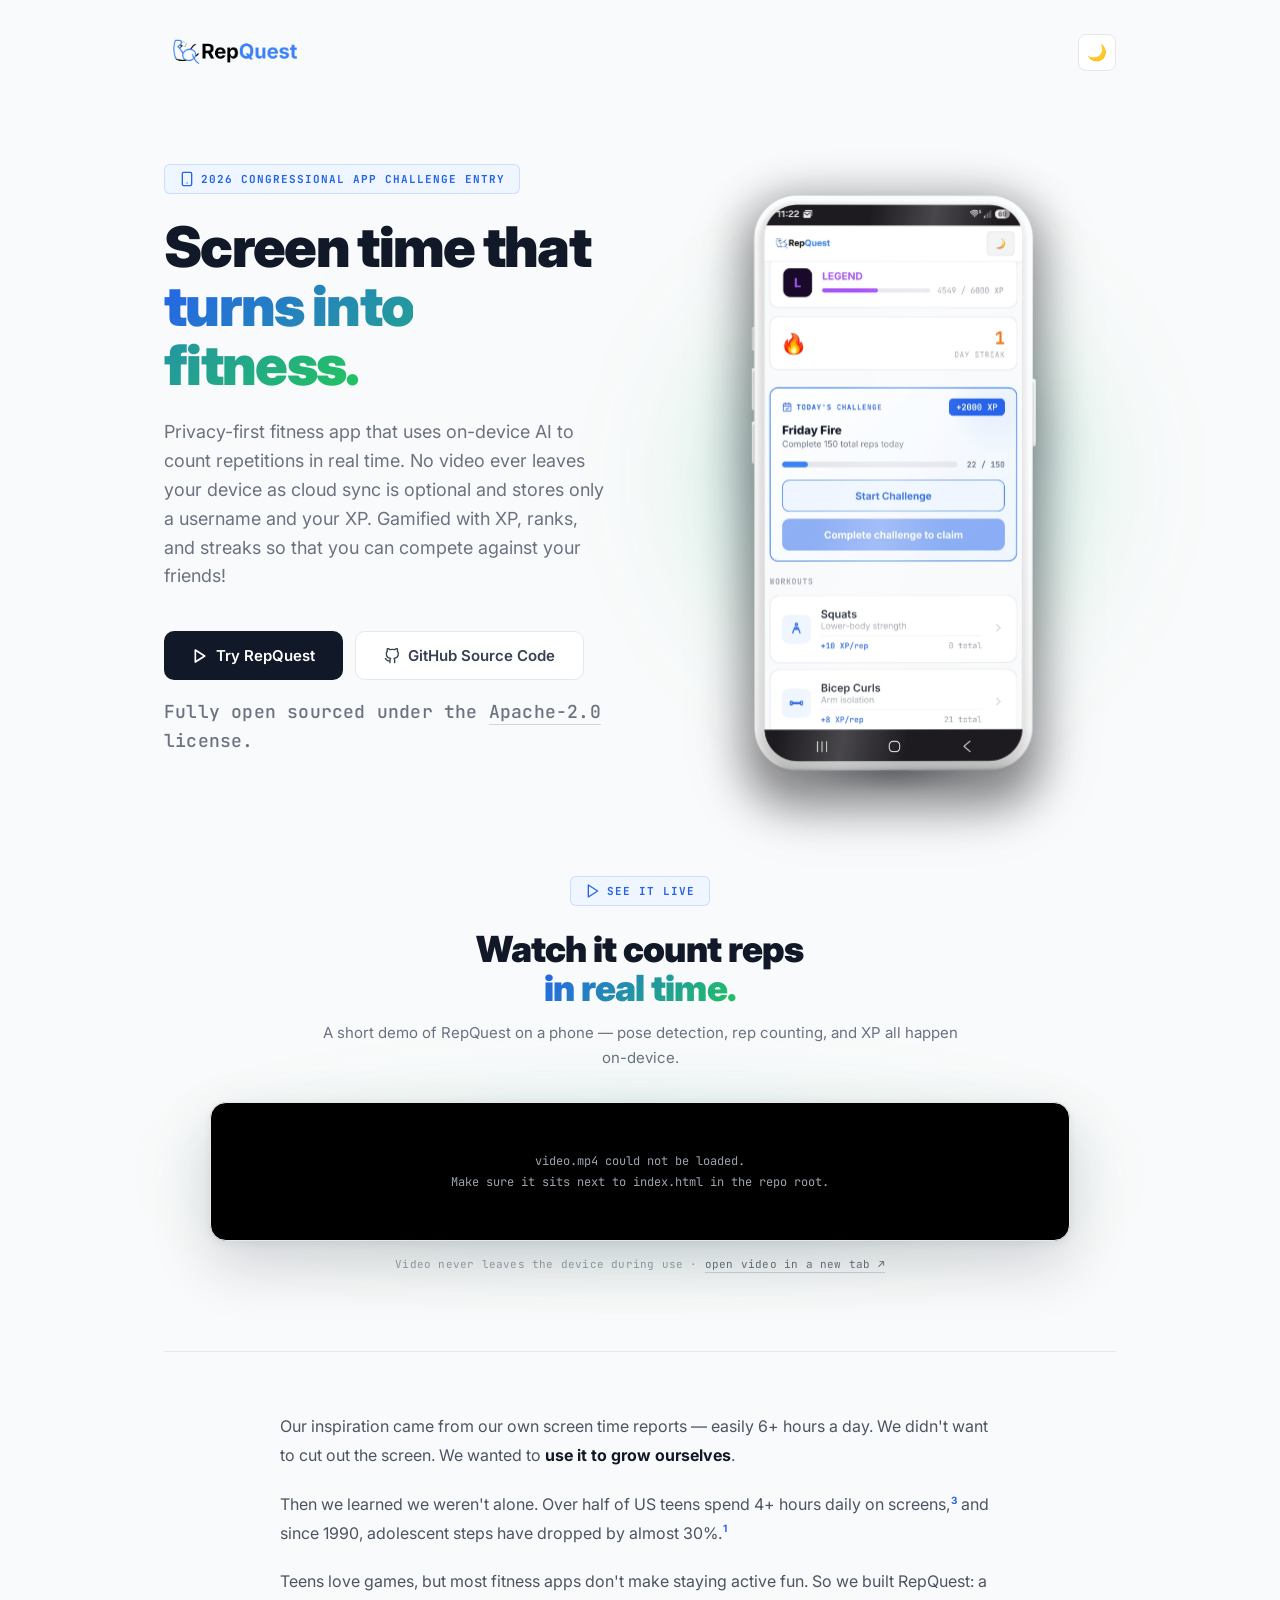
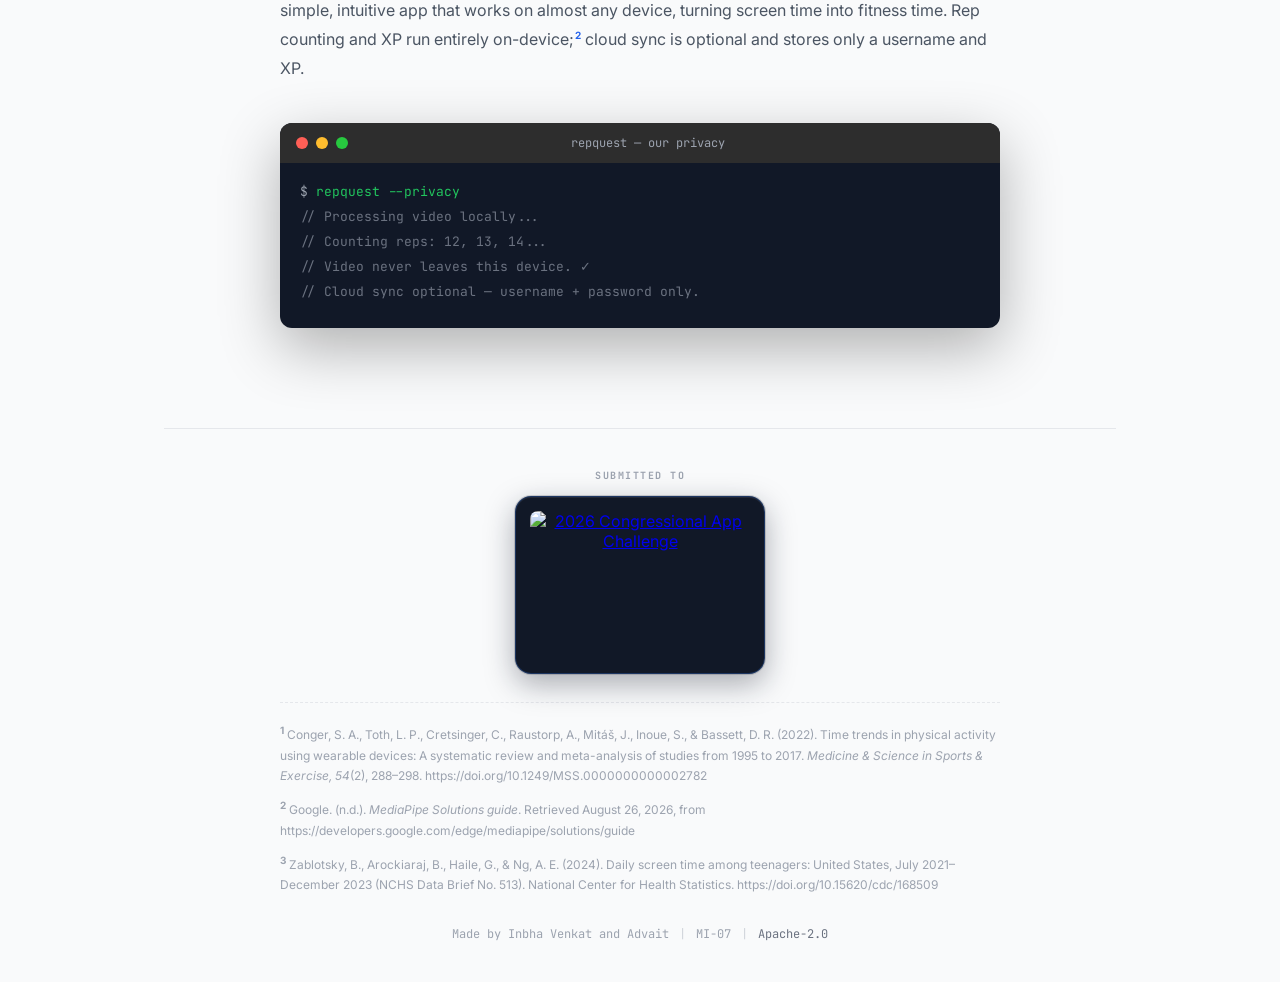
==== commit 5b6eb537: "Update overview.html" ====
--- a/overview.html
+++ b/overview.html
@@ -412,6 +412,124 @@
         rgba(59, 130, 246, 0) 70%);
 }
 
+/* ============================================================
+   Demo video — plays video.mp4 (repo root) directly on the page
+   ============================================================ */
+.demo {
+    padding: 0 0 80px;
+}
+
+.demo-heading {
+    text-align: center;
+    max-width: 640px;
+    margin: 0 auto 32px;
+}
+
+.demo-heading h2 {
+    font-size: clamp(26px, 3.6vw, 36px);
+    font-weight: 900;
+    line-height: 1.1;
+    letter-spacing: -0.02em;
+    margin-bottom: 12px;
+}
+
+.demo-heading h2 .highlight {
+    background: linear-gradient(135deg, var(--blue-600), var(--green-500));
+    -webkit-background-clip: text;
+    -webkit-text-fill-color: transparent;
+    background-clip: text;
+}
+
+.demo-heading p {
+    font-size: 15px;
+    line-height: 1.65;
+    color: var(--gray-500);
+}
+
+.video-wrap {
+    position: relative;
+    max-width: 860px;
+    margin: 0 auto;
+}
+
+/* soft ambient glow behind the player */
+.video-wrap::before {
+    content: '';
+    position: absolute;
+    inset: -8% -6%;
+    z-index: 0;
+    border-radius: 32px;
+    background: radial-gradient(ellipse at 50% 50%,
+        rgba(59, 130, 246, 0.22) 0%,
+        rgba(34, 197, 94, 0.12) 45%,
+        transparent 72%);
+    filter: blur(38px);
+    pointer-events: none;
+}
+
+.video-frame {
+    position: relative;
+    z-index: 1;
+    background: #000;
+    border: 1px solid var(--gray-200);
+    border-radius: 16px;
+    overflow: hidden;
+    box-shadow:
+        0 24px 60px rgba(2, 6, 23, 0.16),
+        0 2px 8px rgba(2, 6, 23, 0.06);
+}
+
+.video-frame video {
+    display: block;
+    width: 100%;
+    height: auto;
+    max-height: 72vh;
+    object-fit: contain;
+    background: #000;
+}
+
+.video-frame video:focus-visible {
+    outline: 2px solid var(--blue-500);
+    outline-offset: -2px;
+}
+
+body.dark-mode .video-frame {
+    border-color: rgba(255, 255, 255, 0.14);
+    box-shadow:
+        0 24px 70px rgba(0, 0, 0, 0.70),
+        0 0 0 1px rgba(255, 255, 255, 0.04);
+}
+
+body.dark-mode .video-wrap::before {
+    background: radial-gradient(ellipse at 50% 50%,
+        rgba(59, 130, 246, 0.30) 0%,
+        rgba(34, 197, 94, 0.10) 45%,
+        transparent 72%);
+}
+
+.demo-note {
+    max-width: 860px;
+    margin: 16px auto 0;
+    text-align: center;
+    font-family: 'JetBrains Mono', monospace;
+    font-size: 11px;
+    letter-spacing: 0.2px;
+    color: var(--gray-400);
+}
+
+.demo-note a {
+    color: var(--gray-500);
+    text-decoration: none;
+    border-bottom: 1px solid var(--gray-300);
+    padding-bottom: 1px;
+    transition: color 0.15s, border-color 0.15s;
+}
+
+.demo-note a:hover {
+    color: var(--blue-600);
+    border-color: var(--blue-600);
+}
+
 /* Story Section */
 .story {
     padding: 60px 0;
@@ -622,63 +740,6 @@
 }
 
 body.dark-mode .terminal-restore-btn:hover { background: var(--gray-700); }
-
-/* ============================================================
-   Video Section
-   ============================================================ */
-.video-section {
-    padding: 80px 0;
-    border-top: 1px solid var(--gray-200);
-}
-
-.video-wrapper {
-    max-width: 800px;
-    margin: 0 auto;
-    text-align: center;
-}
-
-.video-wrapper h2 {
-    font-size: clamp(24px, 4vw, 32px);
-    font-weight: 800;
-    color: var(--gray-900);
-    margin-bottom: 32px;
-    letter-spacing: -0.02em;
-}
-
-.video-frame {
-    position: relative;
-    border-radius: 16px;
-    overflow: hidden;
-    border: 1px solid var(--gray-200);
-    background: var(--gray-100);
-    box-shadow: 0 24px 60px rgba(0, 0, 0, 0.08);
-    transition: border-color 0.3s ease, box-shadow 0.3s ease;
-}
-
-.video-frame:hover {
-    border-color: var(--gray-300);
-    box-shadow: 0 32px 80px rgba(0, 0, 0, 0.12);
-}
-
-body.dark-mode .video-frame {
-    border-color: var(--gray-700);
-    background: var(--gray-800);
-    box-shadow: 0 24px 60px rgba(0, 0, 0, 0.4);
-}
-
-body.dark-mode .video-frame:hover {
-    border-color: var(--gray-600);
-    box-shadow: 0 32px 80px rgba(0, 0, 0, 0.5);
-}
-
-.video-frame video {
-    display: block;
-    width: 100%;
-    height: auto;
-    max-height: 80vh;
-    object-fit: contain;
-    background: #000;
-}
 
 /* Footer */
 footer {
@@ -819,6 +880,13 @@
     .cac-logo-frame { padding: 12px; border-radius: 14px; }
     .cac-logo-frame img { width: 180px; }
     .footer-sources { font-size: 11px; }
+
+    /* demo video on small screens */
+    .demo { padding-bottom: 60px; }
+    .demo-heading { margin-bottom: 24px; }
+    .video-frame { border-radius: 12px; }
+    .video-frame video { max-height: 60vh; }
+    .demo-note { font-size: 10px; }
 }
 
 /* Respect reduced motion */
@@ -895,6 +963,42 @@
             <!-- ================================== -->
         </section>
 
+        <!-- ============ DEMO VIDEO (video.mp4 in repo root) ============ -->
+        <section class="demo" id="demo" aria-labelledby="demo-title">
+            <div class="demo-heading">
+                <div class="hero-badge">
+                    <svg class="icon" viewBox="0 0 24 24" fill="none" stroke="currentColor" stroke-width="2" stroke-linecap="round" stroke-linejoin="round"><polygon points="5 3 19 12 5 21 5 3"/></svg>
+                    See it live
+                </div>
+                <h2 id="demo-title">
+                    Watch it count reps<br>
+                    <span class="highlight">in real time.</span>
+                </h2>
+                <p>A short demo of RepQuest on a phone — pose detection, rep counting, and XP all happen on-device.</p>
+            </div>
+
+            <div class="video-wrap">
+                <div class="video-frame">
+                    <video id="demoVideo"
+                           controls
+                           playsinline
+                           preload="metadata"
+                           width="1920" height="1080"
+                           aria-label="RepQuest demo video">
+                        <source src="video.mp4" type="video/mp4">
+                        Your browser can’t play embedded video.
+                        <a href="video.mp4">Download the demo video</a>.
+                    </video>
+                </div>
+            </div>
+
+            <p class="demo-note">
+                Video never leaves the device during use ·
+                <a href="video.mp4" target="_blank" rel="noopener noreferrer">open video in a new tab ↗</a>
+            </p>
+        </section>
+        <!-- ============================================================ -->
+
         <section class="story">
             <div class="story-content">
                 <p>Our inspiration came from our own screen time reports — easily 6+ hours a day. We didn't want to cut out the screen. We wanted to <strong>use it to grow ourselves</strong>.</p>
@@ -924,22 +1028,6 @@
                 <button class="terminal-restore-btn" id="terminalRestoreBtn">↻ Restore Terminal</button>
             </div>
         </section>
-
-        <!-- ============ VIDEO SECTION ============ -->
-        <section class="video-section">
-            <div class="video-wrapper">
-                <h2>See RepQuest in Action</h2>
-                <div class="video-frame">
-                    <video controls preload="metadata" poster="repquest-screenshot.png">
-                        <source src="video.mp4" type="video/mp4">
-                        Your browser does not support the video tag. 
-                        <a href="video.mp4" style="color: var(--blue-600);">Download the video</a> instead.
-                    </video>
-                </div>
-            </div>
-        </section>
-        <!-- ======================================= -->
-
     </main>
 
     <footer>
@@ -1267,6 +1355,41 @@
             visual.classList.remove('is-tracking');
         }, { passive: true });
     }
+})();
+
+/* 
+   DEMO VIDEO — pause the hero/terminal noise when the clip plays,
+   and stop other media when the page is hidden.
+*/
+(function () {
+    const video = document.getElementById('demoVideo');
+    if (!video) return;
+
+    // If the file is missing (e.g. opened from a path without video.mp4),
+    // say so instead of showing a dead black box.
+    video.addEventListener('error', () => {
+        const frame = video.closest('.video-frame');
+        if (!frame) return;
+        frame.innerHTML =
+            '<p style="margin:0;padding:48px 24px;text-align:center;' +
+            'font-family:\'JetBrains Mono\',monospace;font-size:12px;' +
+            'line-height:1.7;color:#9ca3af;">' +
+            'video.mp4 could not be loaded.<br>' +
+            'Make sure it sits next to index.html in the repo root.' +
+            '</p>';
+    }, true);
+
+    // Only one thing plays at a time.
+    video.addEventListener('play', () => {
+        document.querySelectorAll('video, audio').forEach(el => {
+            if (el !== video && !el.paused) el.pause();
+        });
+    });
+
+    // Don't keep decoding in a background tab.
+    document.addEventListener('visibilitychange', () => {
+        if (document.hidden && !video.paused) video.pause();
+    });
 })();
 </script>
 <!-- Code injected by live-server -->
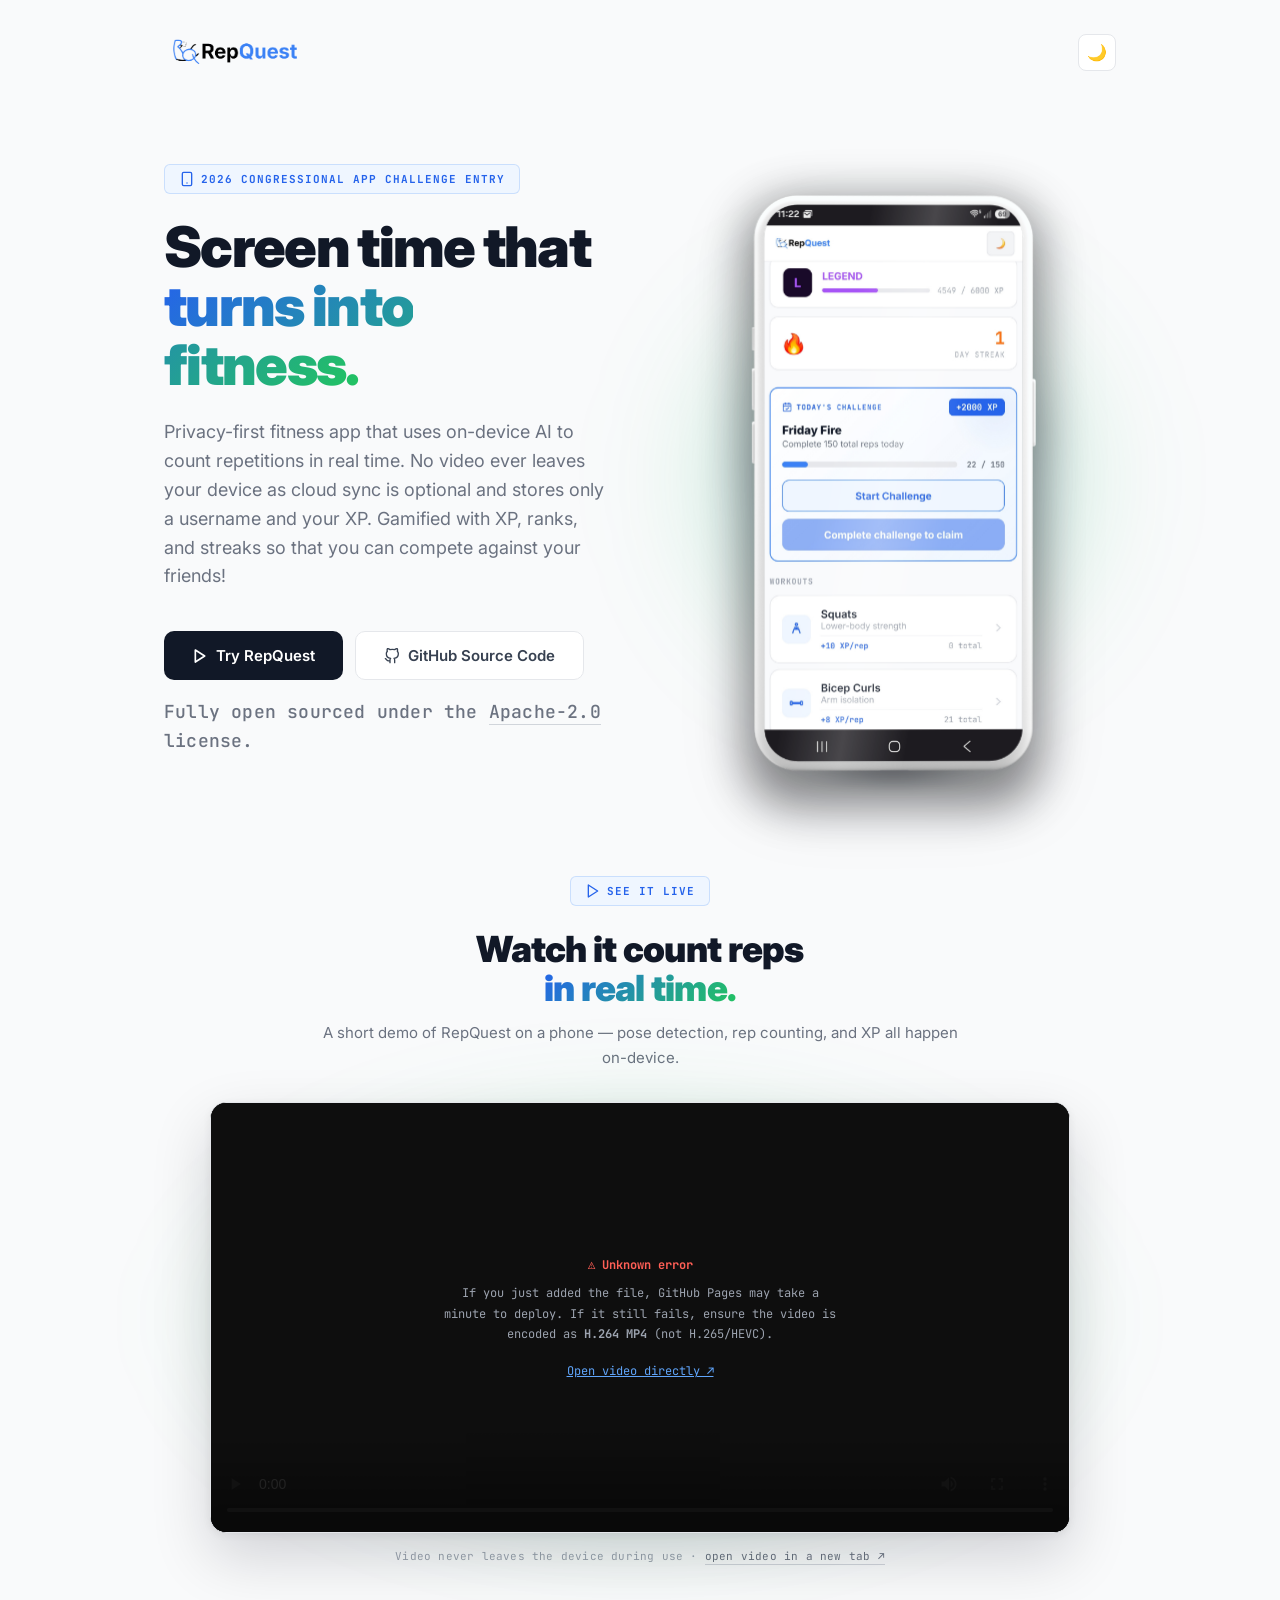
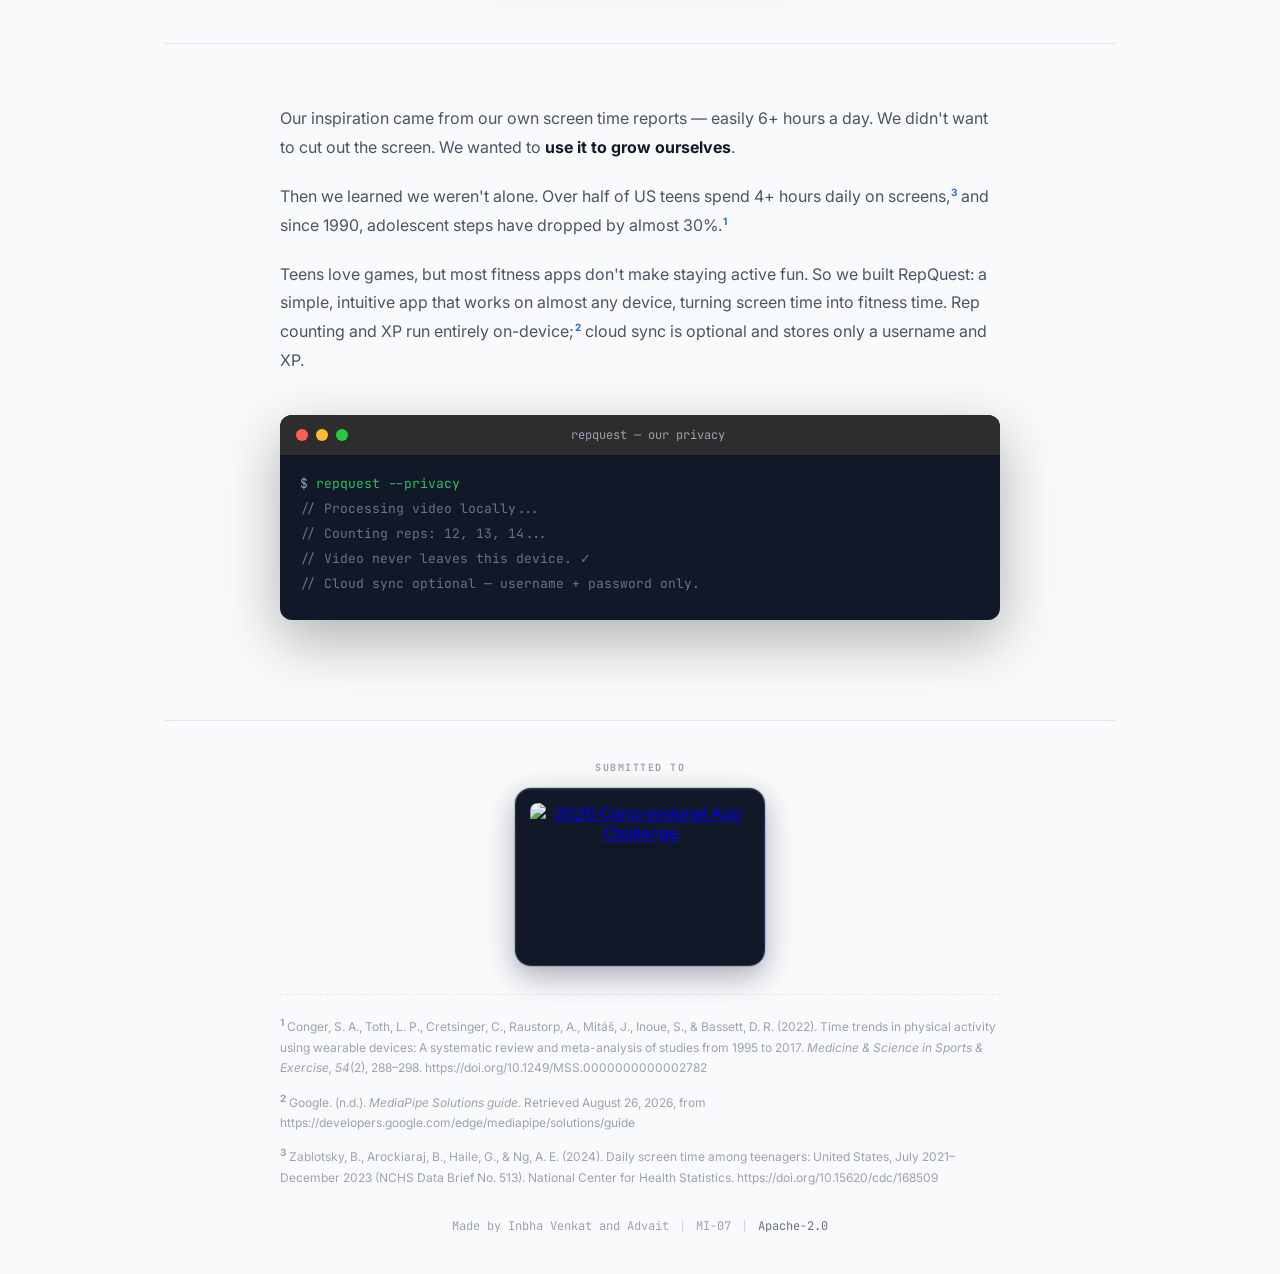
==== commit bfb121ef: "Update overview.html" ====
--- a/overview.html
+++ b/overview.html
@@ -198,8 +198,6 @@
 .btn-secondary:hover { background: var(--gray-100); }
 
 /* ---- Dark mode buttons — high contrast ---- */
-/* Primary: true white pill with a soft halo so it reads as the
-   brightest element on the page. */
 body.dark-mode .btn-primary {
     background: #ffffff;
     color: #0a0a0a;
@@ -215,8 +213,6 @@
         0 12px 32px rgba(255, 255, 255, 0.22);
 }
 
-/* Secondary: glassy fill + visible border so it's clearly a button,
-   not a hole in the page. */
 body.dark-mode .btn-secondary {
     background: rgba(255, 255, 255, 0.06);
     color: #f0f0f0;
@@ -263,13 +259,11 @@
     justify-content: center;
     align-items: center;
     min-height: 460px;
-    /* -1 … 1 pointer + idle offsets written by JS */
     --px: 0;
     --py: 0;
     --bob: 0px;
 }
 
-/* --- ambient light behind the phone (parallaxes opposite the tilt) --- */
 .hero-glow {
     position: absolute;
     top: 50%;
@@ -300,17 +294,14 @@
     to   { opacity: 1;    transform: scale(1.14); }
 }
 
-/* --- the phone --- */
 .phone-stage {
     position: relative;
-    width: min(340px, 78vw, 34vh);   /* 34vh ≈ 65vh tall at 1040×2000 */
+    width: min(340px, 78vw, 34vh);
     z-index: 1;
     perspective: 1300px;
     perspective-origin: 50% 42%;
 }
 
-/* soft silhouette shadow that slides OPPOSITE the tilt,
-   like a light source fixed to one side of the scene */
 .phone-shadow {
     position: absolute;
     inset: 0;
@@ -327,8 +318,6 @@
     will-change: transform;
 }
 
-/* contact shadow on the "floor" — stretches toward the side the
-   phone leans AWAY from, mirroring the light direction */
 .phone-ground {
     position: absolute;
     left: 50%;
@@ -348,8 +337,6 @@
     pointer-events: none;
 }
 
-/* the element that actually rotates + floats
-   — translate3d carries the idle bob, then the rotations pivot toward cursor */
 .phone-tilt {
     position: relative;
     transform:
@@ -357,7 +344,6 @@
         rotateX(calc(var(--py) * -10deg))
         rotateY(calc(var(--px) * 16deg));
     will-change: transform;
-    /* deliberately NO css transition — JS lerps the values, which feels far better */
 }
 
 .hero-phone-img {
@@ -369,8 +355,6 @@
     filter: drop-shadow(0 26px 36px rgba(2, 6, 23, 0.16));
 }
 
-/* moving specular highlight, masked to the phone silhouette
-   — always subtly alive, brightens when the cursor is active */
 .phone-sheen {
     position: absolute;
     inset: 0;
@@ -401,7 +385,6 @@
 
 .hero-visual.is-tracking .phone-sheen { opacity: 0.55; }
 
-/* dark-mode: swap the dark shadow for a blue halo so it reads on black */
 body.dark-mode .phone-shadow {
     filter: blur(30px) brightness(0) invert(1) sepia(1) saturate(6) hue-rotate(190deg);
     opacity: 0.30;
@@ -452,7 +435,6 @@
     margin: 0 auto;
 }
 
-/* soft ambient glow behind the player */
 .video-wrap::before {
     content: '';
     position: absolute;
@@ -557,7 +539,6 @@
     font-weight: 700;
 }
 
-/* In-text footnote markers */
 .story-content sup {
     font-size: 10px;
     font-weight: 700;
@@ -799,7 +780,6 @@
     border-radius: 8px;
 }
 
-/* Sources block — now lives in the footer, below the CAC logo */
 .footer-sources {
     max-width: 720px;
     margin: 0 auto 30px;
@@ -880,8 +860,6 @@
     .cac-logo-frame { padding: 12px; border-radius: 14px; }
     .cac-logo-frame img { width: 180px; }
     .footer-sources { font-size: 11px; }
-
-    /* demo video on small screens */
     .demo { padding-bottom: 60px; }
     .demo-heading { margin-bottom: 24px; }
     .video-frame { border-radius: 12px; }
@@ -889,7 +867,6 @@
     .demo-note { font-size: 10px; }
 }
 
-/* Respect reduced motion */
 @media (prefers-reduced-motion: reduce) {
     .hero-glow::after { animation: none; }
     .phone-tilt,
@@ -940,14 +917,11 @@
                 </p>
             </div>
 
-            <!-- ============ 3D PHONE ============ -->
             <div class="hero-visual" id="heroVisual">
                 <div class="hero-glow"></div>
 
                 <div class="phone-stage" id="phoneStage">
                     <div class="phone-ground" aria-hidden="true"></div>
-
-                    <!-- blurred silhouette copy = shadow that tracks opposite the tilt -->
                     <img class="phone-shadow" src="repquest-screenshot.png" alt="" aria-hidden="true" draggable="false">
 
                     <div class="phone-tilt" id="phoneTilt">
@@ -960,10 +934,8 @@
                     </div>
                 </div>
             </div>
-            <!-- ================================== -->
         </section>
 
-        <!-- ============ DEMO VIDEO (video.mp4 in repo root) ============ -->
         <section class="demo" id="demo" aria-labelledby="demo-title">
             <div class="demo-heading">
                 <div class="hero-badge">
@@ -997,7 +969,6 @@
                 <a href="video.mp4" target="_blank" rel="noopener noreferrer">open video in a new tab ↗</a>
             </p>
         </section>
-        <!-- ============================================================ -->
 
         <section class="story">
             <div class="story-content">
@@ -1044,7 +1015,6 @@
             </a>
         </div>
 
-        <!-- Sources moved here, directly below the CAC logo -->
         <div class="footer-sources">
             <p><sup>1</sup>Conger, S. A., Toth, L. P., Cretsinger, C., Raustorp, A., Mitáš, J., Inoue, S., &amp; Bassett, D. R. (2022). Time trends in physical activity using wearable devices: A systematic review and meta-analysis of studies from 1995 to 2017. <em>Medicine &amp; Science in Sports &amp; Exercise, 54</em>(2), 288–298. https://doi.org/10.1249/MSS.0000000000002782</p>
             <p><sup>2</sup>Google. (n.d.). <em>MediaPipe Solutions guide</em>. Retrieved August 26, 2026, from https://developers.google.com/edge/mediapipe/solutions/guide</p>
@@ -1132,7 +1102,6 @@
 const terminalRestore = document.getElementById('terminalRestore');
 const terminalRestoreBtn = document.getElementById('terminalRestoreBtn');
 
-/* ---------- Dragging ---------- */
 let dragX = 0;
 let dragY = 0;
 let dragStartX = 0;
@@ -1147,8 +1116,6 @@
     terminal.style.setProperty('--drag-y', y + 'px');
 }
 
-// Keep the window reachable: some of it must stay on screen horizontally,
-// and the title bar must stay on screen vertically.
 function clampDrag(x, y) {
     const rect = terminal.getBoundingClientRect();
     const baseLeft = rect.left - dragX;
@@ -1197,7 +1164,6 @@
 terminalHeader.addEventListener('pointerup', stopDrag);
 terminalHeader.addEventListener('pointercancel', stopDrag);
 
-/* ---------- Window buttons ---------- */
 terminalClose.addEventListener('click', () => {
     terminal.classList.add('closed');
     terminalRestore.classList.add('show');
@@ -1225,7 +1191,6 @@
     setDrag(0, 0);
 });
 
-// Close maximized terminal with Escape key
 document.addEventListener('keydown', (e) => {
     if (e.key === 'Escape' && terminal.classList.contains('maximized')) {
         terminal.classList.remove('maximized');
@@ -1236,15 +1201,11 @@
     }
 });
 
-/* 
-   HERO PHONE — cursor tracking + continuous idle drift
-*/
+/* HERO PHONE — cursor tracking + continuous idle drift */
 (function () {
     const visual = document.getElementById('heroVisual');
     if (!visual) return;
 
-    /* Feed the phone PNG into the sheen's mask (single source of truth).
-       If you swap the screenshot, nothing else needs updating. */
     const phoneImg  = visual.querySelector('.hero-phone-img');
     const shadowImg = visual.querySelector('.phone-shadow');
 
@@ -1256,55 +1217,42 @@
     if (phoneImg.complete && phoneImg.naturalWidth) syncImages();
     else phoneImg.addEventListener('load', syncImages, { once: true });
 
-    // No motion at all if the user prefers reduced motion.
     const reduced = window.matchMedia('(prefers-reduced-motion: reduce)').matches;
     if (reduced) return;
 
     const canHover = window.matchMedia('(hover: hover) and (pointer: fine)').matches;
     const clamp = (v, a, b) => Math.min(b, Math.max(a, v));
 
-    /* -------- state -------- */
-    let cursorX = 0, cursorY = 0;   // raw pointer offset, -1 … 1
-    let curX = 0, curY = 0;         // eased value written to CSS
-
-    /* -------- idle motion tuning --------
-       Two sines per axis at incommensurate frequencies = drift that
-       never visually repeats. Amplitude is in the same -1…1 space. */
+    let cursorX = 0, cursorY = 0;
+    let curX = 0, curY = 0;
+
     const IDLE = {
-        ax1: 0.055, sx1: 0.00042,   // primary X sway
-        ax2: 0.026, sx2: 0.00093,   // secondary X sway (faster, smaller)
-        ay1: 0.045, sy1: 0.00035,   // primary Y sway
-        ay2: 0.020, sy2: 0.00078,   // secondary Y sway
-        bobAmp: 6,   bobSpeed: 0.00070,   // vertical float in px
+        ax1: 0.055, sx1: 0.00042,
+        ax2: 0.026, sx2: 0.00093,
+        ay1: 0.045, sy1: 0.00035,
+        ay2: 0.020, sy2: 0.00078,
+        bobAmp: 6,   bobSpeed: 0.00070,
         bobAmp2: 2.5, bobSpeed2: 0.00119
     };
 
-    /* -------- the always-running loop -------- */
     function loop(now) {
         const t = now || performance.now();
-
-        // Organic idle drift (deterministic, seeded by time)
         const idleX =
             Math.sin(t * IDLE.sx1) * IDLE.ax1 +
             Math.sin(t * IDLE.sx2 + 1.7) * IDLE.ax2;
-
         const idleY =
             Math.cos(t * IDLE.sy1) * IDLE.ay1 +
             Math.sin(t * IDLE.sy2 + 0.6) * IDLE.ay2;
 
-        // Target = cursor position + idle drift
         const targetX = cursorX + idleX;
         const targetY = cursorY + idleY;
 
-        // Ease toward target. The idle is small enough that cursor
-        // tracking still feels crisp; the drift reads as breathing.
         curX += (targetX - curX) * 0.11;
         curY += (targetY - curY) * 0.11;
 
         visual.style.setProperty('--px', curX.toFixed(4));
         visual.style.setProperty('--py', curY.toFixed(4));
 
-        // Gentle vertical bob (float above the shadow)
         const bob =
             Math.sin(t * IDLE.bobSpeed) * IDLE.bobAmp +
             Math.sin(t * IDLE.bobSpeed2 + 2.1) * IDLE.bobAmp2;
@@ -1314,14 +1262,11 @@
     }
     requestAnimationFrame(loop);
 
-    /* -------- pointer tracking (whole viewport) -------- */
     function track(clientX, clientY) {
-        const nx = (clientX / window.innerWidth)  * 2 - 1;   // -1 left  … +1 right
-        const ny = (clientY / window.innerHeight) * 2 - 1;   // -1 top   … +1 bottom
-
+        const nx = (clientX / window.innerWidth)  * 2 - 1;
+        const ny = (clientY / window.innerHeight) * 2 - 1;
         cursorX = clamp(nx, -1, 1);
         cursorY = clamp(ny, -1, 1);
-
         visual.classList.add('is-tracking');
     }
 
@@ -1330,19 +1275,15 @@
             track(e.clientX, e.clientY);
         }, { passive: true });
 
-        // Cursor left the window → let idle drift take over fully.
         document.addEventListener('mouseleave', () => {
-            cursorX = 0;
-            cursorY = 0;
+            cursorX = 0; cursorY = 0;
             visual.classList.remove('is-tracking');
         });
         window.addEventListener('blur', () => {
-            cursorX = 0;
-            cursorY = 0;
+            cursorX = 0; cursorY = 0;
             visual.classList.remove('is-tracking');
         });
     } else {
-        // Touch: follow the finger while dragging; idle drift always runs.
         window.addEventListener('touchmove', (e) => {
             if (e.touches.length) {
                 track(e.touches[0].clientX, e.touches[0].clientY);
@@ -1350,85 +1291,58 @@
         }, { passive: true });
 
         window.addEventListener('touchend', () => {
-            cursorX = 0;
-            cursorY = 0;
+            cursorX = 0; cursorY = 0;
             visual.classList.remove('is-tracking');
         }, { passive: true });
     }
 })();
 
 /* 
-   DEMO VIDEO — pause the hero/terminal noise when the clip plays,
-   and stop other media when the page is hidden.
+   DEMO VIDEO — robust error handling
 */
 (function () {
     const video = document.getElementById('demoVideo');
     if (!video) return;
 
-    // If the file is missing (e.g. opened from a path without video.mp4),
-    // say so instead of showing a dead black box.
-    video.addEventListener('error', () => {
-        const frame = video.closest('.video-frame');
-        if (!frame) return;
-        frame.innerHTML =
-            '<p style="margin:0;padding:48px 24px;text-align:center;' +
-            'font-family:\'JetBrains Mono\',monospace;font-size:12px;' +
-            'line-height:1.7;color:#9ca3af;">' +
-            'video.mp4 could not be loaded.<br>' +
-            'Make sure it sits next to index.html in the repo root.' +
-            '</p>';
-    }, true);
-
-    // Only one thing plays at a time.
     video.addEventListener('play', () => {
         document.querySelectorAll('video, audio').forEach(el => {
             if (el !== video && !el.paused) el.pause();
         });
     });
 
-    // Don't keep decoding in a background tab.
     document.addEventListener('visibilitychange', () => {
         if (document.hidden && !video.paused) video.pause();
     });
+
+    // Better error handling that doesn't delete the video element
+    video.addEventListener('error', function(e) {
+        const err = video.error;
+        let msg = "Unknown error";
+        if (err) {
+            switch(err.code) {
+                case 1: msg = "Video playback aborted."; break;
+                case 2: msg = "Network error while loading video."; break;
+                case 3: msg = "Video decoding failed (Codec not supported)."; break;
+                case 4: msg = "Video format not supported or file not found (404)."; break;
+            }
+        }
+        
+        console.warn("Video Error Code:", err ? err.code : 'N/A', "-", msg);
+        
+        const frame = video.closest('.video-frame');
+        if (frame && !frame.querySelector('.video-error-overlay')) {
+            const overlay = document.createElement('div');
+            overlay.className = 'video-error-overlay';
+            overlay.style.cssText = "position:absolute;inset:0;background:rgba(10,10,10,0.9);color:#fff;display:flex;flex-direction:column;justify-content:center;align-items:center;padding:24px;text-align:center;font-family:'JetBrains Mono',monospace;font-size:12px;line-height:1.7;z-index:10;";
+            overlay.innerHTML = `
+                <p style="color:#ff5f56;font-weight:bold;margin-bottom:8px;">⚠️ ${msg}</p>
+                <p style="color:#9ca3af;max-width:400px;">If you just added the file, GitHub Pages may take a minute to deploy. If it still fails, ensure the video is encoded as <strong>H.264 MP4</strong> (not H.265/HEVC).</p>
+                <a href="video.mp4" target="_blank" style="margin-top:16px;color:#60a5fa;text-decoration:underline;">Open video directly ↗</a>
+            `;
+            frame.appendChild(overlay);
+        }
+    }, true);
 })();
-</script>
-<!-- Code injected by live-server -->
-<script>
-	// <![CDATA[  <-- For SVG support
-	if ('WebSocket' in window) {
-		(function () {
-			function refreshCSS() {
-				var sheets = [].slice.call(document.getElementsByTagName("link"));
-				var head = document.getElementsByTagName("head")[0];
-				for (var i = 0; i < sheets.length; ++i) {
-					var elem = sheets[i];
-					var parent = elem.parentElement || head;
-					parent.removeChild(elem);
-					var rel = elem.rel;
-					if (elem.href && typeof rel != "string" || rel.length == 0 || rel.toLowerCase() == "stylesheet") {
-						var url = elem.href.replace(/(&|\?)_cacheOverride=\d+/, '');
-						elem.href = url + (url.indexOf('?') >= 0 ? '&' : '?') + '_cacheOverride=' + (new Date().valueOf());
-					}
-					parent.appendChild(elem);
-				}
-			}
-			var protocol = window.location.protocol === 'http:' ? 'ws://' : 'wss://';
-			var address = protocol + window.location.host + window.location.pathname + '/ws';
-			var socket = new WebSocket(address);
-			socket.onmessage = function (msg) {
-				if (msg.data == 'reload') window.location.reload();
-				else if (msg.data == 'refreshcss') refreshCSS();
-			};
-			if (sessionStorage && !sessionStorage.getItem('IsThisFirstTime_Log_From_LiveServer')) {
-				console.log('Live reload enabled.');
-				sessionStorage.setItem('IsThisFirstTime_Log_From_LiveServer', true);
-			}
-		})();
-	}
-	else {
-		console.error('Upgrade your browser. This Browser is NOT supported WebSocket for Live-Reloading.');
-	}
-	// ]]>
 </script>
 </body>
 </html>
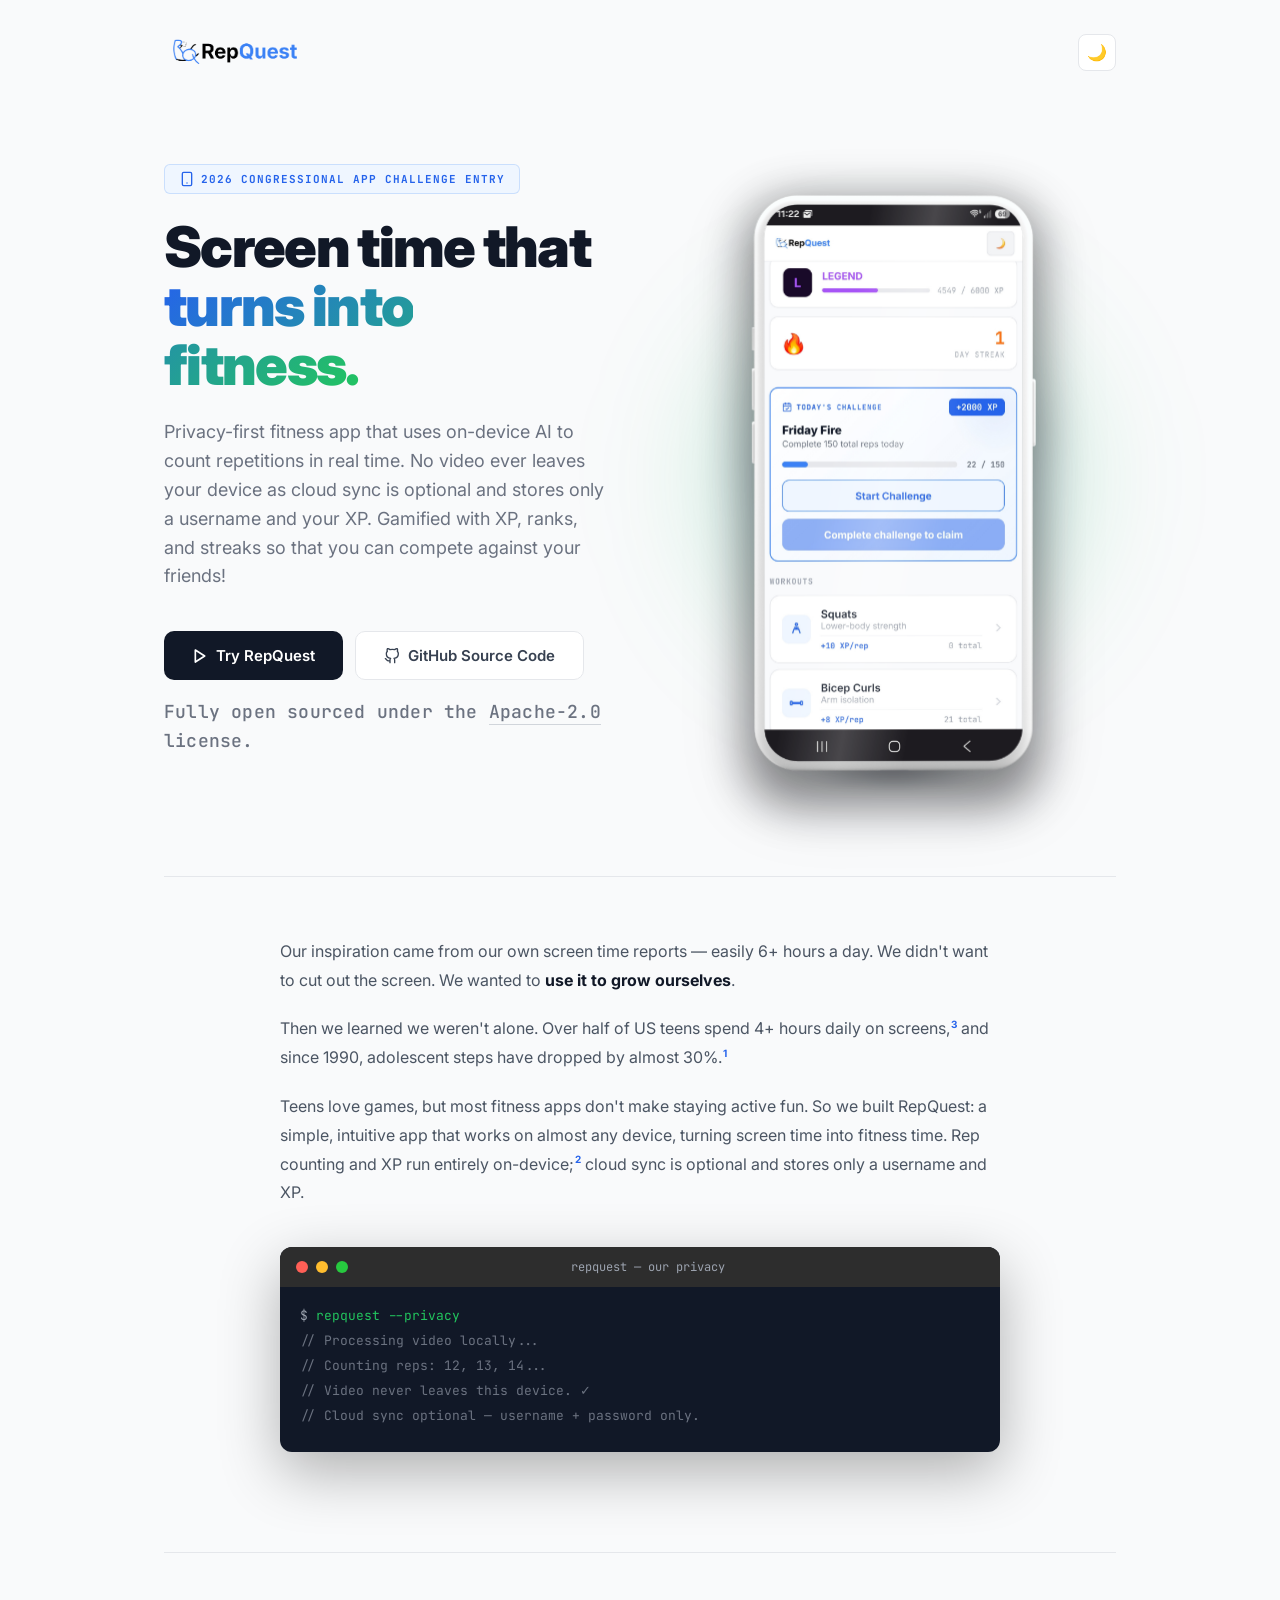
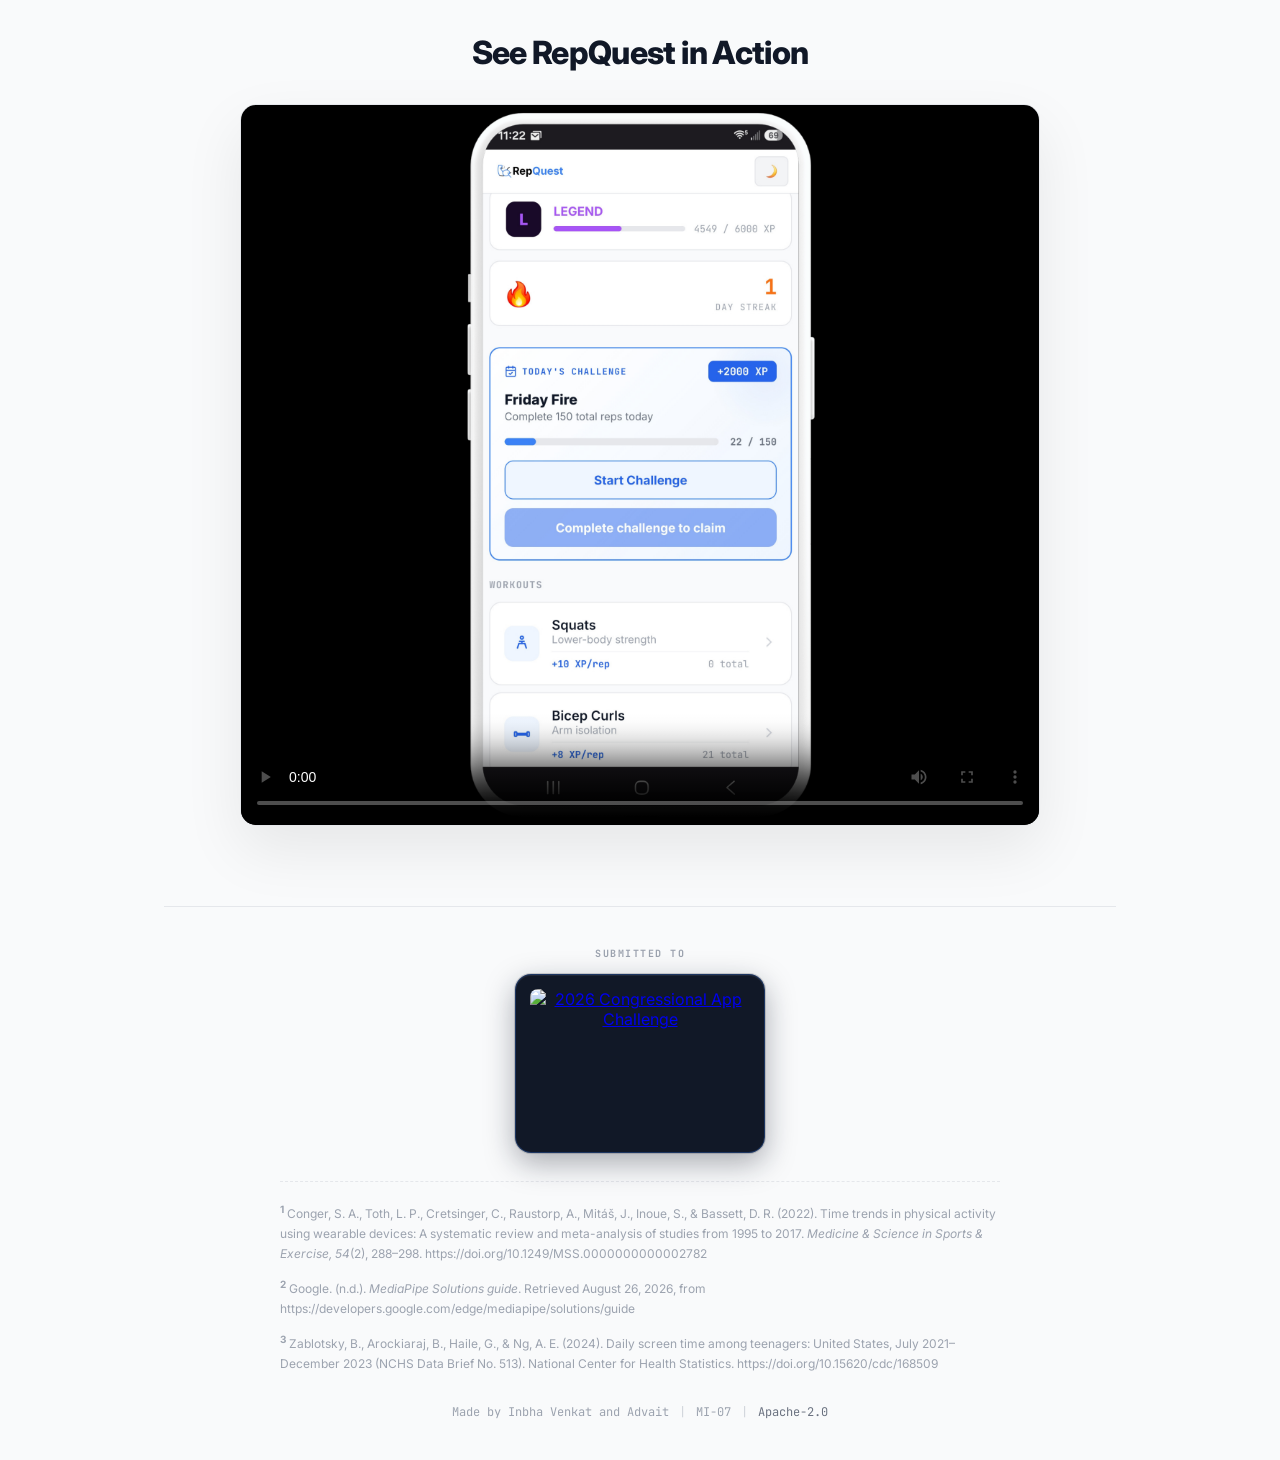
==== commit 59ddc830: "Update overview.html" ====
--- a/overview.html
+++ b/overview.html
@@ -198,6 +198,8 @@
 .btn-secondary:hover { background: var(--gray-100); }
 
 /* ---- Dark mode buttons — high contrast ---- */
+/* Primary: true white pill with a soft halo so it reads as the
+   brightest element on the page. */
 body.dark-mode .btn-primary {
     background: #ffffff;
     color: #0a0a0a;
@@ -213,6 +215,8 @@
         0 12px 32px rgba(255, 255, 255, 0.22);
 }
 
+/* Secondary: glassy fill + visible border so it's clearly a button,
+   not a hole in the page. */
 body.dark-mode .btn-secondary {
     background: rgba(255, 255, 255, 0.06);
     color: #f0f0f0;
@@ -259,11 +263,13 @@
     justify-content: center;
     align-items: center;
     min-height: 460px;
+    /* -1 … 1 pointer + idle offsets written by JS */
     --px: 0;
     --py: 0;
     --bob: 0px;
 }
 
+/* --- ambient light behind the phone (parallaxes opposite the tilt) --- */
 .hero-glow {
     position: absolute;
     top: 50%;
@@ -294,14 +300,17 @@
     to   { opacity: 1;    transform: scale(1.14); }
 }
 
+/* --- the phone --- */
 .phone-stage {
     position: relative;
-    width: min(340px, 78vw, 34vh);
+    width: min(340px, 78vw, 34vh);   /* 34vh ≈ 65vh tall at 1040×2000 */
     z-index: 1;
     perspective: 1300px;
     perspective-origin: 50% 42%;
 }
 
+/* soft silhouette shadow that slides OPPOSITE the tilt,
+   like a light source fixed to one side of the scene */
 .phone-shadow {
     position: absolute;
     inset: 0;
@@ -318,6 +327,8 @@
     will-change: transform;
 }
 
+/* contact shadow on the "floor" — stretches toward the side the
+   phone leans AWAY from, mirroring the light direction */
 .phone-ground {
     position: absolute;
     left: 50%;
@@ -337,6 +348,8 @@
     pointer-events: none;
 }
 
+/* the element that actually rotates + floats
+   — translate3d carries the idle bob, then the rotations pivot toward cursor */
 .phone-tilt {
     position: relative;
     transform:
@@ -344,6 +357,7 @@
         rotateX(calc(var(--py) * -10deg))
         rotateY(calc(var(--px) * 16deg));
     will-change: transform;
+    /* deliberately NO css transition — JS lerps the values, which feels far better */
 }
 
 .hero-phone-img {
@@ -355,6 +369,8 @@
     filter: drop-shadow(0 26px 36px rgba(2, 6, 23, 0.16));
 }
 
+/* moving specular highlight, masked to the phone silhouette
+   — always subtly alive, brightens when the cursor is active */
 .phone-sheen {
     position: absolute;
     inset: 0;
@@ -385,6 +401,7 @@
 
 .hero-visual.is-tracking .phone-sheen { opacity: 0.55; }
 
+/* dark-mode: swap the dark shadow for a blue halo so it reads on black */
 body.dark-mode .phone-shadow {
     filter: blur(30px) brightness(0) invert(1) sepia(1) saturate(6) hue-rotate(190deg);
     opacity: 0.30;
@@ -393,123 +410,6 @@
     background: radial-gradient(ellipse at center,
         rgba(59, 130, 246, 0.35) 0%,
         rgba(59, 130, 246, 0) 70%);
-}
-
-/* ============================================================
-   Demo video — plays video.mp4 (repo root) directly on the page
-   ============================================================ */
-.demo {
-    padding: 0 0 80px;
-}
-
-.demo-heading {
-    text-align: center;
-    max-width: 640px;
-    margin: 0 auto 32px;
-}
-
-.demo-heading h2 {
-    font-size: clamp(26px, 3.6vw, 36px);
-    font-weight: 900;
-    line-height: 1.1;
-    letter-spacing: -0.02em;
-    margin-bottom: 12px;
-}
-
-.demo-heading h2 .highlight {
-    background: linear-gradient(135deg, var(--blue-600), var(--green-500));
-    -webkit-background-clip: text;
-    -webkit-text-fill-color: transparent;
-    background-clip: text;
-}
-
-.demo-heading p {
-    font-size: 15px;
-    line-height: 1.65;
-    color: var(--gray-500);
-}
-
-.video-wrap {
-    position: relative;
-    max-width: 860px;
-    margin: 0 auto;
-}
-
-.video-wrap::before {
-    content: '';
-    position: absolute;
-    inset: -8% -6%;
-    z-index: 0;
-    border-radius: 32px;
-    background: radial-gradient(ellipse at 50% 50%,
-        rgba(59, 130, 246, 0.22) 0%,
-        rgba(34, 197, 94, 0.12) 45%,
-        transparent 72%);
-    filter: blur(38px);
-    pointer-events: none;
-}
-
-.video-frame {
-    position: relative;
-    z-index: 1;
-    background: #000;
-    border: 1px solid var(--gray-200);
-    border-radius: 16px;
-    overflow: hidden;
-    box-shadow:
-        0 24px 60px rgba(2, 6, 23, 0.16),
-        0 2px 8px rgba(2, 6, 23, 0.06);
-}
-
-.video-frame video {
-    display: block;
-    width: 100%;
-    height: auto;
-    max-height: 72vh;
-    object-fit: contain;
-    background: #000;
-}
-
-.video-frame video:focus-visible {
-    outline: 2px solid var(--blue-500);
-    outline-offset: -2px;
-}
-
-body.dark-mode .video-frame {
-    border-color: rgba(255, 255, 255, 0.14);
-    box-shadow:
-        0 24px 70px rgba(0, 0, 0, 0.70),
-        0 0 0 1px rgba(255, 255, 255, 0.04);
-}
-
-body.dark-mode .video-wrap::before {
-    background: radial-gradient(ellipse at 50% 50%,
-        rgba(59, 130, 246, 0.30) 0%,
-        rgba(34, 197, 94, 0.10) 45%,
-        transparent 72%);
-}
-
-.demo-note {
-    max-width: 860px;
-    margin: 16px auto 0;
-    text-align: center;
-    font-family: 'JetBrains Mono', monospace;
-    font-size: 11px;
-    letter-spacing: 0.2px;
-    color: var(--gray-400);
-}
-
-.demo-note a {
-    color: var(--gray-500);
-    text-decoration: none;
-    border-bottom: 1px solid var(--gray-300);
-    padding-bottom: 1px;
-    transition: color 0.15s, border-color 0.15s;
-}
-
-.demo-note a:hover {
-    color: var(--blue-600);
-    border-color: var(--blue-600);
 }
 
 /* Story Section */
@@ -539,6 +439,7 @@
     font-weight: 700;
 }
 
+/* In-text footnote markers */
 .story-content sup {
     font-size: 10px;
     font-weight: 700;
@@ -722,6 +623,63 @@
 
 body.dark-mode .terminal-restore-btn:hover { background: var(--gray-700); }
 
+/* ============================================================
+   Video Section
+   ============================================================ */
+.video-section {
+    padding: 80px 0;
+    border-top: 1px solid var(--gray-200);
+}
+
+.video-wrapper {
+    max-width: 800px;
+    margin: 0 auto;
+    text-align: center;
+}
+
+.video-wrapper h2 {
+    font-size: clamp(24px, 4vw, 32px);
+    font-weight: 800;
+    color: var(--gray-900);
+    margin-bottom: 32px;
+    letter-spacing: -0.02em;
+}
+
+.video-frame {
+    position: relative;
+    border-radius: 16px;
+    overflow: hidden;
+    border: 1px solid var(--gray-200);
+    background: var(--gray-100);
+    box-shadow: 0 24px 60px rgba(0, 0, 0, 0.08);
+    transition: border-color 0.3s ease, box-shadow 0.3s ease;
+}
+
+.video-frame:hover {
+    border-color: var(--gray-300);
+    box-shadow: 0 32px 80px rgba(0, 0, 0, 0.12);
+}
+
+body.dark-mode .video-frame {
+    border-color: var(--gray-700);
+    background: var(--gray-800);
+    box-shadow: 0 24px 60px rgba(0, 0, 0, 0.4);
+}
+
+body.dark-mode .video-frame:hover {
+    border-color: var(--gray-600);
+    box-shadow: 0 32px 80px rgba(0, 0, 0, 0.5);
+}
+
+.video-frame video {
+    display: block;
+    width: 100%;
+    height: auto;
+    max-height: 80vh;
+    object-fit: contain;
+    background: #000;
+}
+
 /* Footer */
 footer {
     padding: 40px 0;
@@ -780,6 +738,7 @@
     border-radius: 8px;
 }
 
+/* Sources block — now lives in the footer, below the CAC logo */
 .footer-sources {
     max-width: 720px;
     margin: 0 auto 30px;
@@ -860,13 +819,9 @@
     .cac-logo-frame { padding: 12px; border-radius: 14px; }
     .cac-logo-frame img { width: 180px; }
     .footer-sources { font-size: 11px; }
-    .demo { padding-bottom: 60px; }
-    .demo-heading { margin-bottom: 24px; }
-    .video-frame { border-radius: 12px; }
-    .video-frame video { max-height: 60vh; }
-    .demo-note { font-size: 10px; }
-}
-
+}
+
+/* Respect reduced motion */
 @media (prefers-reduced-motion: reduce) {
     .hero-glow::after { animation: none; }
     .phone-tilt,
@@ -917,11 +872,14 @@
                 </p>
             </div>
 
+            <!-- ============ 3D PHONE ============ -->
             <div class="hero-visual" id="heroVisual">
                 <div class="hero-glow"></div>
 
                 <div class="phone-stage" id="phoneStage">
                     <div class="phone-ground" aria-hidden="true"></div>
+
+                    <!-- blurred silhouette copy = shadow that tracks opposite the tilt -->
                     <img class="phone-shadow" src="repquest-screenshot.png" alt="" aria-hidden="true" draggable="false">
 
                     <div class="phone-tilt" id="phoneTilt">
@@ -934,40 +892,7 @@
                     </div>
                 </div>
             </div>
-        </section>
-
-        <section class="demo" id="demo" aria-labelledby="demo-title">
-            <div class="demo-heading">
-                <div class="hero-badge">
-                    <svg class="icon" viewBox="0 0 24 24" fill="none" stroke="currentColor" stroke-width="2" stroke-linecap="round" stroke-linejoin="round"><polygon points="5 3 19 12 5 21 5 3"/></svg>
-                    See it live
-                </div>
-                <h2 id="demo-title">
-                    Watch it count reps<br>
-                    <span class="highlight">in real time.</span>
-                </h2>
-                <p>A short demo of RepQuest on a phone — pose detection, rep counting, and XP all happen on-device.</p>
-            </div>
-
-            <div class="video-wrap">
-                <div class="video-frame">
-                    <video id="demoVideo"
-                           controls
-                           playsinline
-                           preload="metadata"
-                           width="1920" height="1080"
-                           aria-label="RepQuest demo video">
-                        <source src="video.mp4" type="video/mp4">
-                        Your browser can’t play embedded video.
-                        <a href="video.mp4">Download the demo video</a>.
-                    </video>
-                </div>
-            </div>
-
-            <p class="demo-note">
-                Video never leaves the device during use ·
-                <a href="video.mp4" target="_blank" rel="noopener noreferrer">open video in a new tab ↗</a>
-            </p>
+            <!-- ================================== -->
         </section>
 
         <section class="story">
@@ -999,6 +924,22 @@
                 <button class="terminal-restore-btn" id="terminalRestoreBtn">↻ Restore Terminal</button>
             </div>
         </section>
+
+        <!-- ============ VIDEO SECTION ============ -->
+        <section class="video-section">
+            <div class="video-wrapper">
+                <h2>See RepQuest in Action</h2>
+                <div class="video-frame">
+                    <video controls preload="metadata" poster="repquest-screenshot.png">
+                        <source src="video.mp4" type="video/mp4">
+                        Your browser does not support the video tag. 
+                        <a href="video.mp4" style="color: var(--blue-600);">Download the video</a> instead.
+                    </video>
+                </div>
+            </div>
+        </section>
+        <!-- ======================================= -->
+
     </main>
 
     <footer>
@@ -1015,6 +956,7 @@
             </a>
         </div>
 
+        <!-- Sources moved here, directly below the CAC logo -->
         <div class="footer-sources">
             <p><sup>1</sup>Conger, S. A., Toth, L. P., Cretsinger, C., Raustorp, A., Mitáš, J., Inoue, S., &amp; Bassett, D. R. (2022). Time trends in physical activity using wearable devices: A systematic review and meta-analysis of studies from 1995 to 2017. <em>Medicine &amp; Science in Sports &amp; Exercise, 54</em>(2), 288–298. https://doi.org/10.1249/MSS.0000000000002782</p>
             <p><sup>2</sup>Google. (n.d.). <em>MediaPipe Solutions guide</em>. Retrieved August 26, 2026, from https://developers.google.com/edge/mediapipe/solutions/guide</p>
@@ -1102,6 +1044,7 @@
 const terminalRestore = document.getElementById('terminalRestore');
 const terminalRestoreBtn = document.getElementById('terminalRestoreBtn');
 
+/* ---------- Dragging ---------- */
 let dragX = 0;
 let dragY = 0;
 let dragStartX = 0;
@@ -1116,6 +1059,8 @@
     terminal.style.setProperty('--drag-y', y + 'px');
 }
 
+// Keep the window reachable: some of it must stay on screen horizontally,
+// and the title bar must stay on screen vertically.
 function clampDrag(x, y) {
     const rect = terminal.getBoundingClientRect();
     const baseLeft = rect.left - dragX;
@@ -1164,6 +1109,7 @@
 terminalHeader.addEventListener('pointerup', stopDrag);
 terminalHeader.addEventListener('pointercancel', stopDrag);
 
+/* ---------- Window buttons ---------- */
 terminalClose.addEventListener('click', () => {
     terminal.classList.add('closed');
     terminalRestore.classList.add('show');
@@ -1191,6 +1137,7 @@
     setDrag(0, 0);
 });
 
+// Close maximized terminal with Escape key
 document.addEventListener('keydown', (e) => {
     if (e.key === 'Escape' && terminal.classList.contains('maximized')) {
         terminal.classList.remove('maximized');
@@ -1201,11 +1148,15 @@
     }
 });
 
-/* HERO PHONE — cursor tracking + continuous idle drift */
+/* 
+   HERO PHONE — cursor tracking + continuous idle drift
+*/
 (function () {
     const visual = document.getElementById('heroVisual');
     if (!visual) return;
 
+    /* Feed the phone PNG into the sheen's mask (single source of truth).
+       If you swap the screenshot, nothing else needs updating. */
     const phoneImg  = visual.querySelector('.hero-phone-img');
     const shadowImg = visual.querySelector('.phone-shadow');
 
@@ -1217,42 +1168,55 @@
     if (phoneImg.complete && phoneImg.naturalWidth) syncImages();
     else phoneImg.addEventListener('load', syncImages, { once: true });
 
+    // No motion at all if the user prefers reduced motion.
     const reduced = window.matchMedia('(prefers-reduced-motion: reduce)').matches;
     if (reduced) return;
 
     const canHover = window.matchMedia('(hover: hover) and (pointer: fine)').matches;
     const clamp = (v, a, b) => Math.min(b, Math.max(a, v));
 
-    let cursorX = 0, cursorY = 0;
-    let curX = 0, curY = 0;
-
+    /* -------- state -------- */
+    let cursorX = 0, cursorY = 0;   // raw pointer offset, -1 … 1
+    let curX = 0, curY = 0;         // eased value written to CSS
+
+    /* -------- idle motion tuning --------
+       Two sines per axis at incommensurate frequencies = drift that
+       never visually repeats. Amplitude is in the same -1…1 space. */
     const IDLE = {
-        ax1: 0.055, sx1: 0.00042,
-        ax2: 0.026, sx2: 0.00093,
-        ay1: 0.045, sy1: 0.00035,
-        ay2: 0.020, sy2: 0.00078,
-        bobAmp: 6,   bobSpeed: 0.00070,
+        ax1: 0.055, sx1: 0.00042,   // primary X sway
+        ax2: 0.026, sx2: 0.00093,   // secondary X sway (faster, smaller)
+        ay1: 0.045, sy1: 0.00035,   // primary Y sway
+        ay2: 0.020, sy2: 0.00078,   // secondary Y sway
+        bobAmp: 6,   bobSpeed: 0.00070,   // vertical float in px
         bobAmp2: 2.5, bobSpeed2: 0.00119
     };
 
+    /* -------- the always-running loop -------- */
     function loop(now) {
         const t = now || performance.now();
+
+        // Organic idle drift (deterministic, seeded by time)
         const idleX =
             Math.sin(t * IDLE.sx1) * IDLE.ax1 +
             Math.sin(t * IDLE.sx2 + 1.7) * IDLE.ax2;
+
         const idleY =
             Math.cos(t * IDLE.sy1) * IDLE.ay1 +
             Math.sin(t * IDLE.sy2 + 0.6) * IDLE.ay2;
 
+        // Target = cursor position + idle drift
         const targetX = cursorX + idleX;
         const targetY = cursorY + idleY;
 
+        // Ease toward target. The idle is small enough that cursor
+        // tracking still feels crisp; the drift reads as breathing.
         curX += (targetX - curX) * 0.11;
         curY += (targetY - curY) * 0.11;
 
         visual.style.setProperty('--px', curX.toFixed(4));
         visual.style.setProperty('--py', curY.toFixed(4));
 
+        // Gentle vertical bob (float above the shadow)
         const bob =
             Math.sin(t * IDLE.bobSpeed) * IDLE.bobAmp +
             Math.sin(t * IDLE.bobSpeed2 + 2.1) * IDLE.bobAmp2;
@@ -1262,11 +1226,14 @@
     }
     requestAnimationFrame(loop);
 
+    /* -------- pointer tracking (whole viewport) -------- */
     function track(clientX, clientY) {
-        const nx = (clientX / window.innerWidth)  * 2 - 1;
-        const ny = (clientY / window.innerHeight) * 2 - 1;
+        const nx = (clientX / window.innerWidth)  * 2 - 1;   // -1 left  … +1 right
+        const ny = (clientY / window.innerHeight) * 2 - 1;   // -1 top   … +1 bottom
+
         cursorX = clamp(nx, -1, 1);
         cursorY = clamp(ny, -1, 1);
+
         visual.classList.add('is-tracking');
     }
 
@@ -1275,15 +1242,19 @@
             track(e.clientX, e.clientY);
         }, { passive: true });
 
+        // Cursor left the window → let idle drift take over fully.
         document.addEventListener('mouseleave', () => {
-            cursorX = 0; cursorY = 0;
+            cursorX = 0;
+            cursorY = 0;
             visual.classList.remove('is-tracking');
         });
         window.addEventListener('blur', () => {
-            cursorX = 0; cursorY = 0;
+            cursorX = 0;
+            cursorY = 0;
             visual.classList.remove('is-tracking');
         });
     } else {
+        // Touch: follow the finger while dragging; idle drift always runs.
         window.addEventListener('touchmove', (e) => {
             if (e.touches.length) {
                 track(e.touches[0].clientX, e.touches[0].clientY);
@@ -1291,58 +1262,50 @@
         }, { passive: true });
 
         window.addEventListener('touchend', () => {
-            cursorX = 0; cursorY = 0;
+            cursorX = 0;
+            cursorY = 0;
             visual.classList.remove('is-tracking');
         }, { passive: true });
     }
 })();
-
-/* 
-   DEMO VIDEO — robust error handling
-*/
-(function () {
-    const video = document.getElementById('demoVideo');
-    if (!video) return;
-
-    video.addEventListener('play', () => {
-        document.querySelectorAll('video, audio').forEach(el => {
-            if (el !== video && !el.paused) el.pause();
-        });
-    });
-
-    document.addEventListener('visibilitychange', () => {
-        if (document.hidden && !video.paused) video.pause();
-    });
-
-    // Better error handling that doesn't delete the video element
-    video.addEventListener('error', function(e) {
-        const err = video.error;
-        let msg = "Unknown error";
-        if (err) {
-            switch(err.code) {
-                case 1: msg = "Video playback aborted."; break;
-                case 2: msg = "Network error while loading video."; break;
-                case 3: msg = "Video decoding failed (Codec not supported)."; break;
-                case 4: msg = "Video format not supported or file not found (404)."; break;
-            }
-        }
-        
-        console.warn("Video Error Code:", err ? err.code : 'N/A', "-", msg);
-        
-        const frame = video.closest('.video-frame');
-        if (frame && !frame.querySelector('.video-error-overlay')) {
-            const overlay = document.createElement('div');
-            overlay.className = 'video-error-overlay';
-            overlay.style.cssText = "position:absolute;inset:0;background:rgba(10,10,10,0.9);color:#fff;display:flex;flex-direction:column;justify-content:center;align-items:center;padding:24px;text-align:center;font-family:'JetBrains Mono',monospace;font-size:12px;line-height:1.7;z-index:10;";
-            overlay.innerHTML = `
-                <p style="color:#ff5f56;font-weight:bold;margin-bottom:8px;">⚠️ ${msg}</p>
-                <p style="color:#9ca3af;max-width:400px;">If you just added the file, GitHub Pages may take a minute to deploy. If it still fails, ensure the video is encoded as <strong>H.264 MP4</strong> (not H.265/HEVC).</p>
-                <a href="video.mp4" target="_blank" style="margin-top:16px;color:#60a5fa;text-decoration:underline;">Open video directly ↗</a>
-            `;
-            frame.appendChild(overlay);
-        }
-    }, true);
-})();
+</script>
+<!-- Code injected by live-server -->
+<script>
+	// <![CDATA[  <-- For SVG support
+	if ('WebSocket' in window) {
+		(function () {
+			function refreshCSS() {
+				var sheets = [].slice.call(document.getElementsByTagName("link"));
+				var head = document.getElementsByTagName("head")[0];
+				for (var i = 0; i < sheets.length; ++i) {
+					var elem = sheets[i];
+					var parent = elem.parentElement || head;
+					parent.removeChild(elem);
+					var rel = elem.rel;
+					if (elem.href && typeof rel != "string" || rel.length == 0 || rel.toLowerCase() == "stylesheet") {
+						var url = elem.href.replace(/(&|\?)_cacheOverride=\d+/, '');
+						elem.href = url + (url.indexOf('?') >= 0 ? '&' : '?') + '_cacheOverride=' + (new Date().valueOf());
+					}
+					parent.appendChild(elem);
+				}
+			}
+			var protocol = window.location.protocol === 'http:' ? 'ws://' : 'wss://';
+			var address = protocol + window.location.host + window.location.pathname + '/ws';
+			var socket = new WebSocket(address);
+			socket.onmessage = function (msg) {
+				if (msg.data == 'reload') window.location.reload();
+				else if (msg.data == 'refreshcss') refreshCSS();
+			};
+			if (sessionStorage && !sessionStorage.getItem('IsThisFirstTime_Log_From_LiveServer')) {
+				console.log('Live reload enabled.');
+				sessionStorage.setItem('IsThisFirstTime_Log_From_LiveServer', true);
+			}
+		})();
+	}
+	else {
+		console.error('Upgrade your browser. This Browser is NOT supported WebSocket for Live-Reloading.');
+	}
+	// ]]>
 </script>
 </body>
 </html>
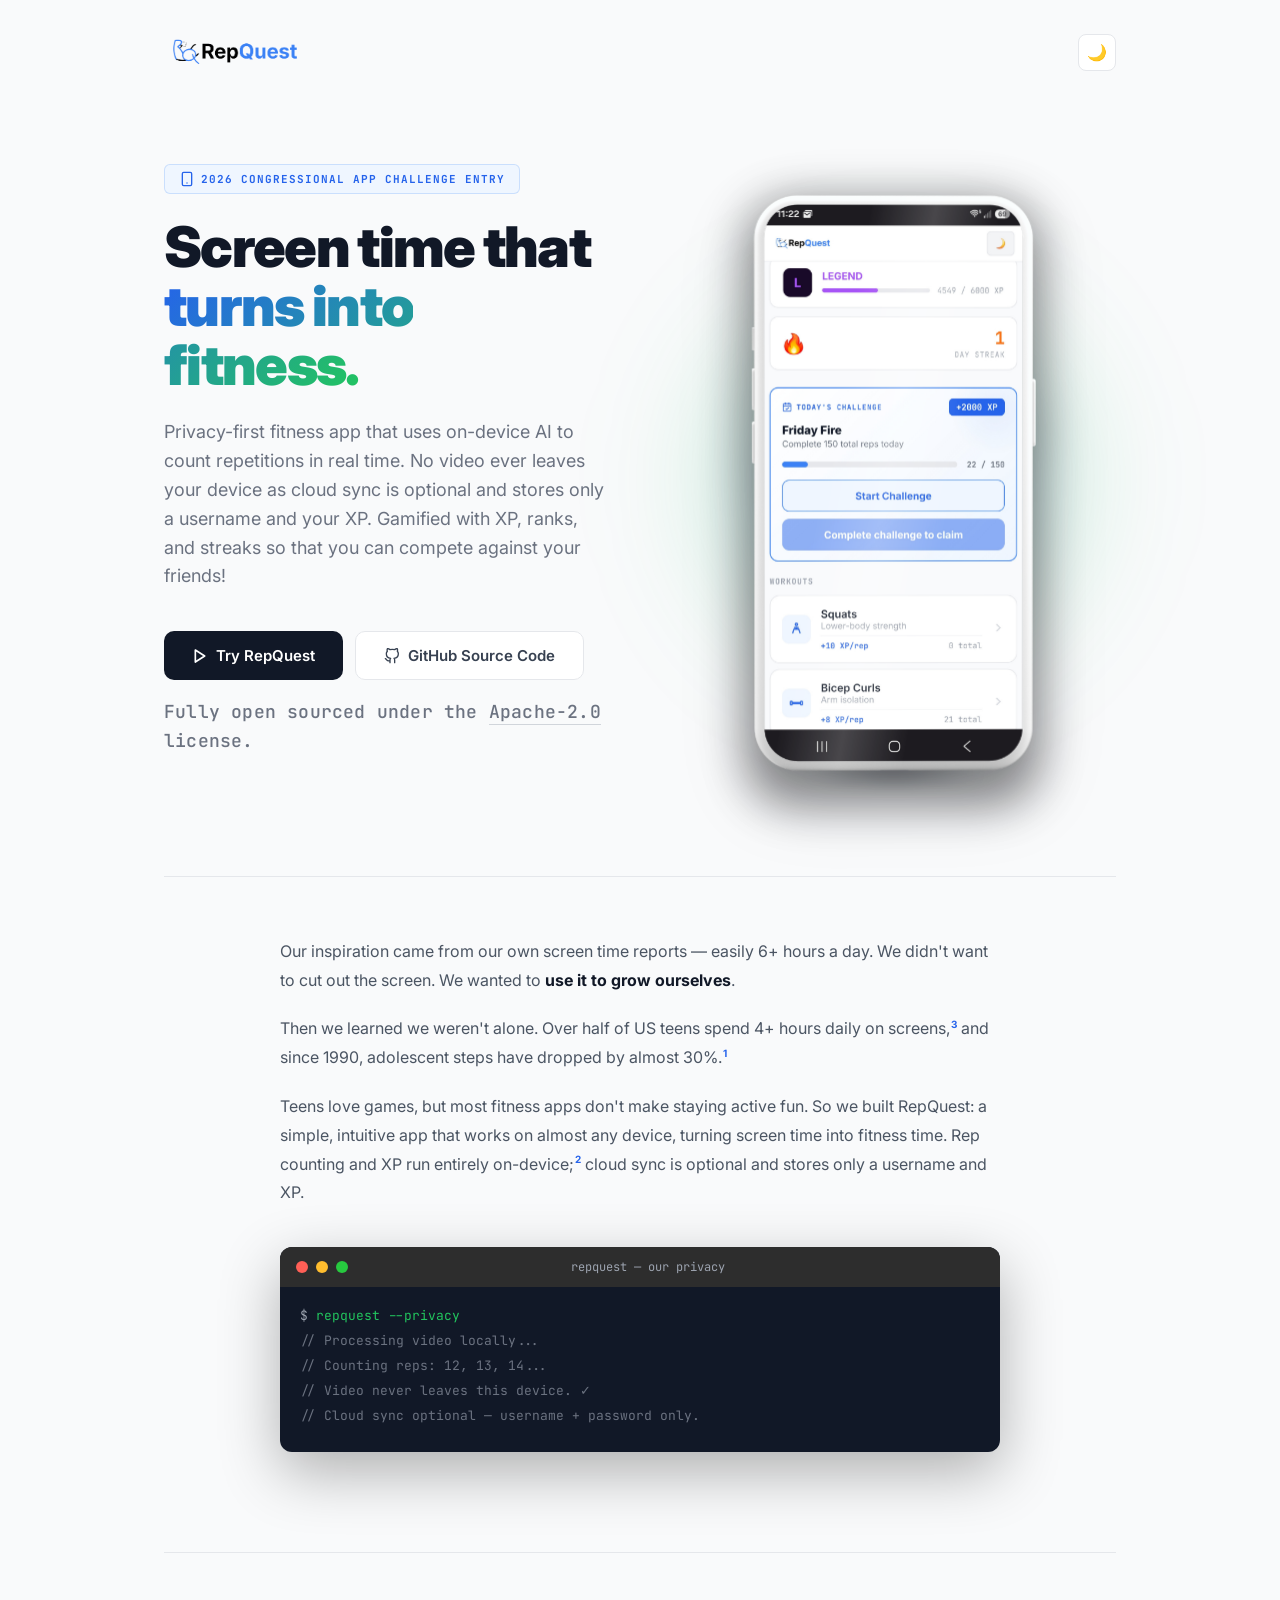
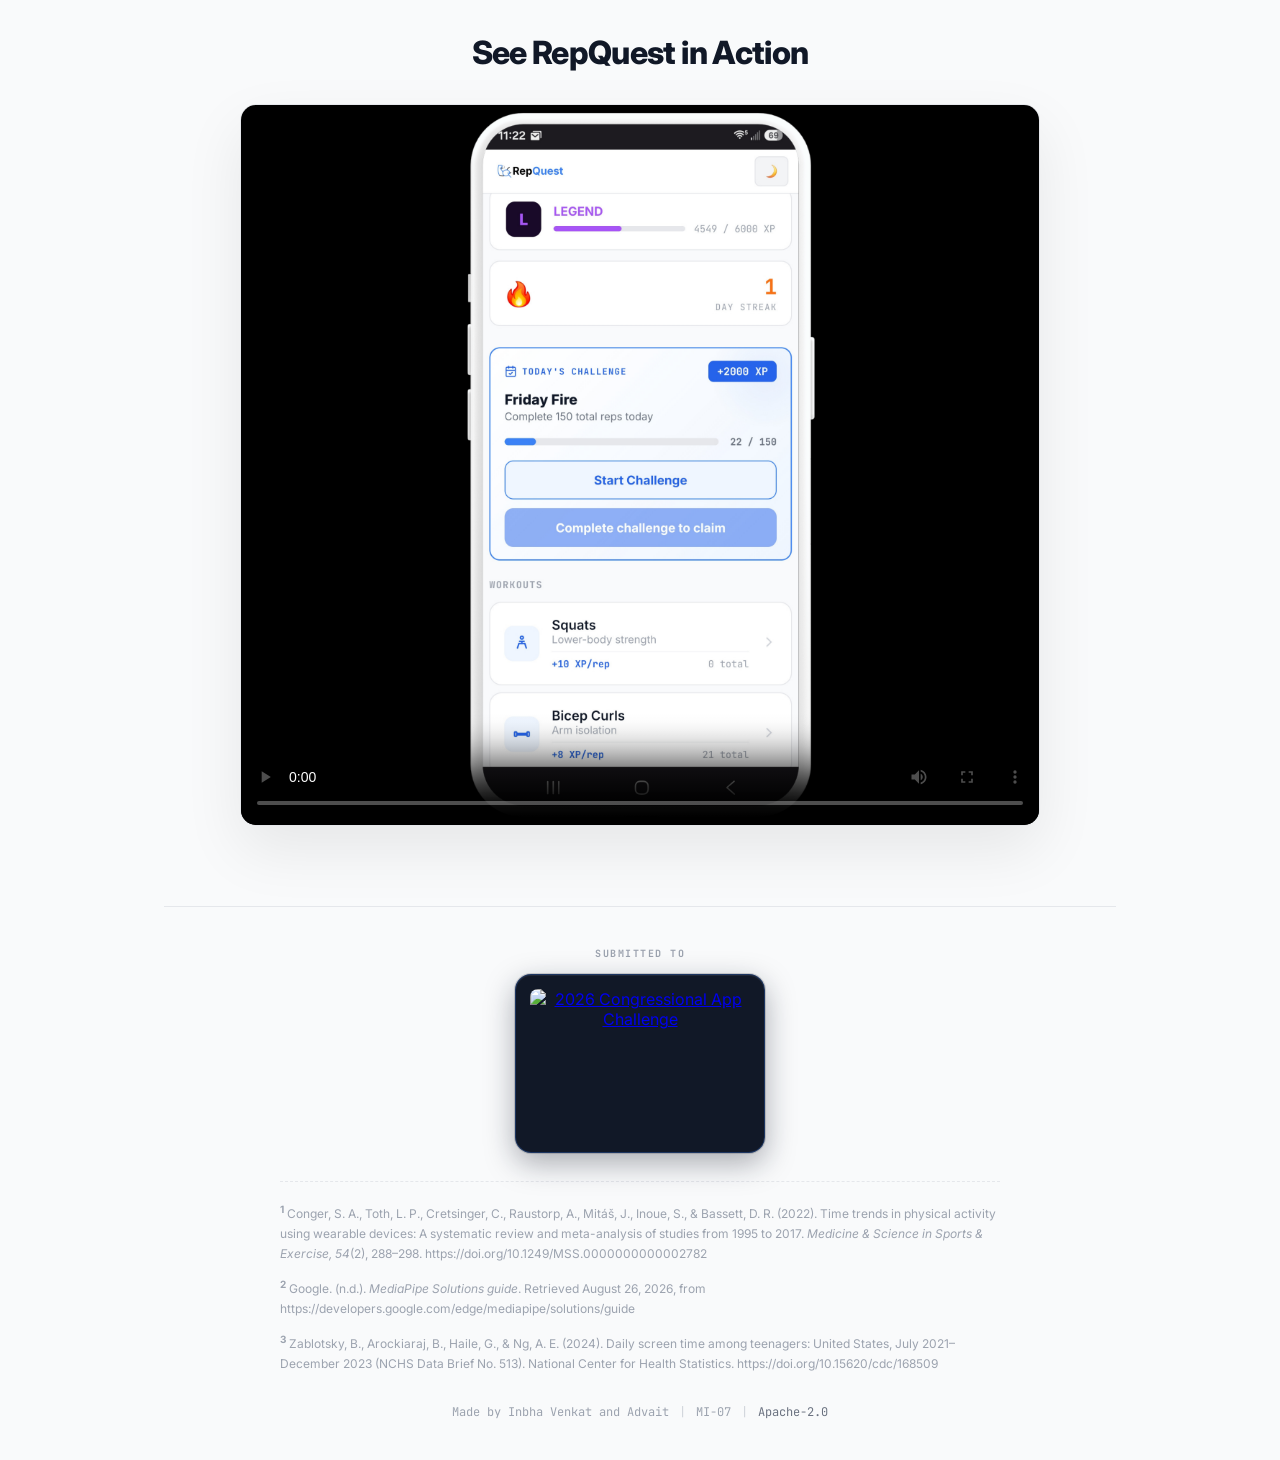
==== commit cb1b47c1: "Update overview.html" ====
--- a/overview.html
+++ b/overview.html
@@ -931,7 +931,7 @@
                 <h2>See RepQuest in Action</h2>
                 <div class="video-frame">
                     <video controls preload="metadata" poster="repquest-screenshot.png">
-                        <source src="video.mp4" type="video/mp4">
+                        <source src="video.mp4v" type="video/mp4">
                         Your browser does not support the video tag. 
                         <a href="video.mp4" style="color: var(--blue-600);">Download the video</a> instead.
                     </video>
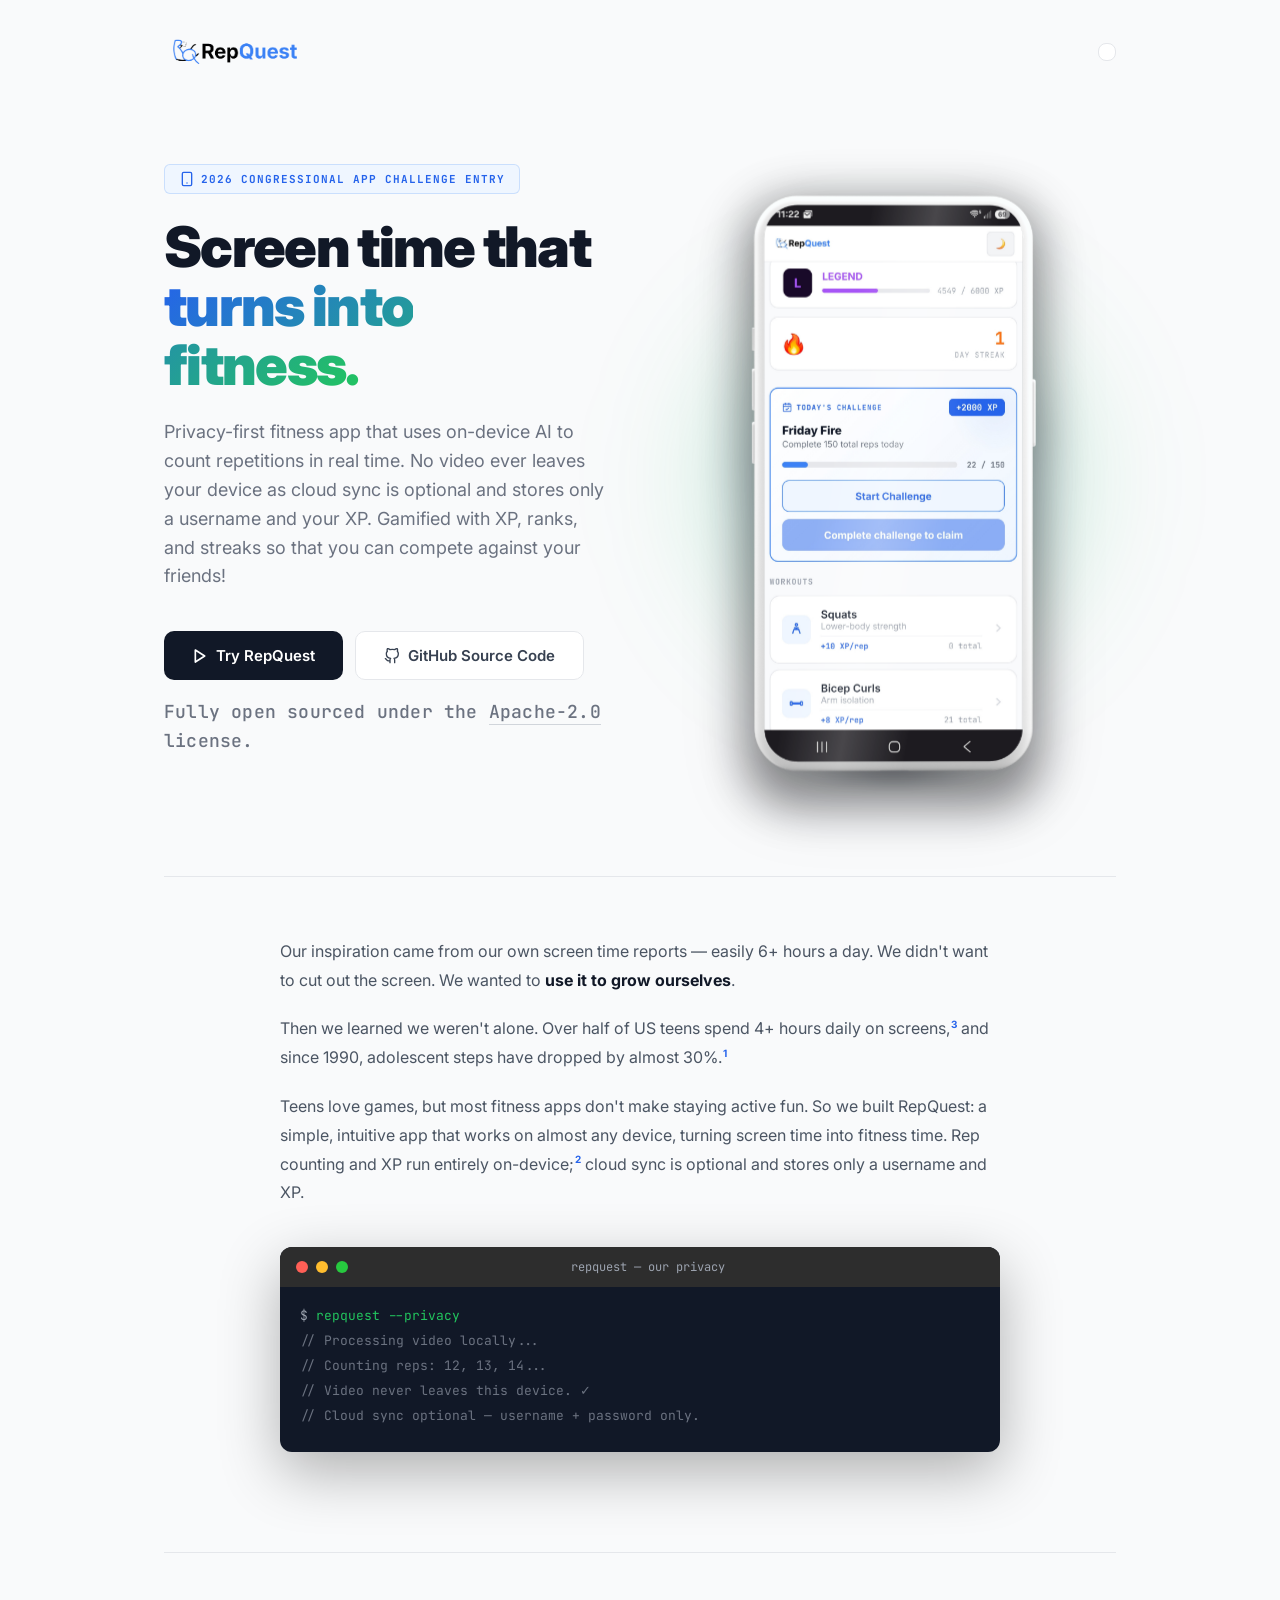
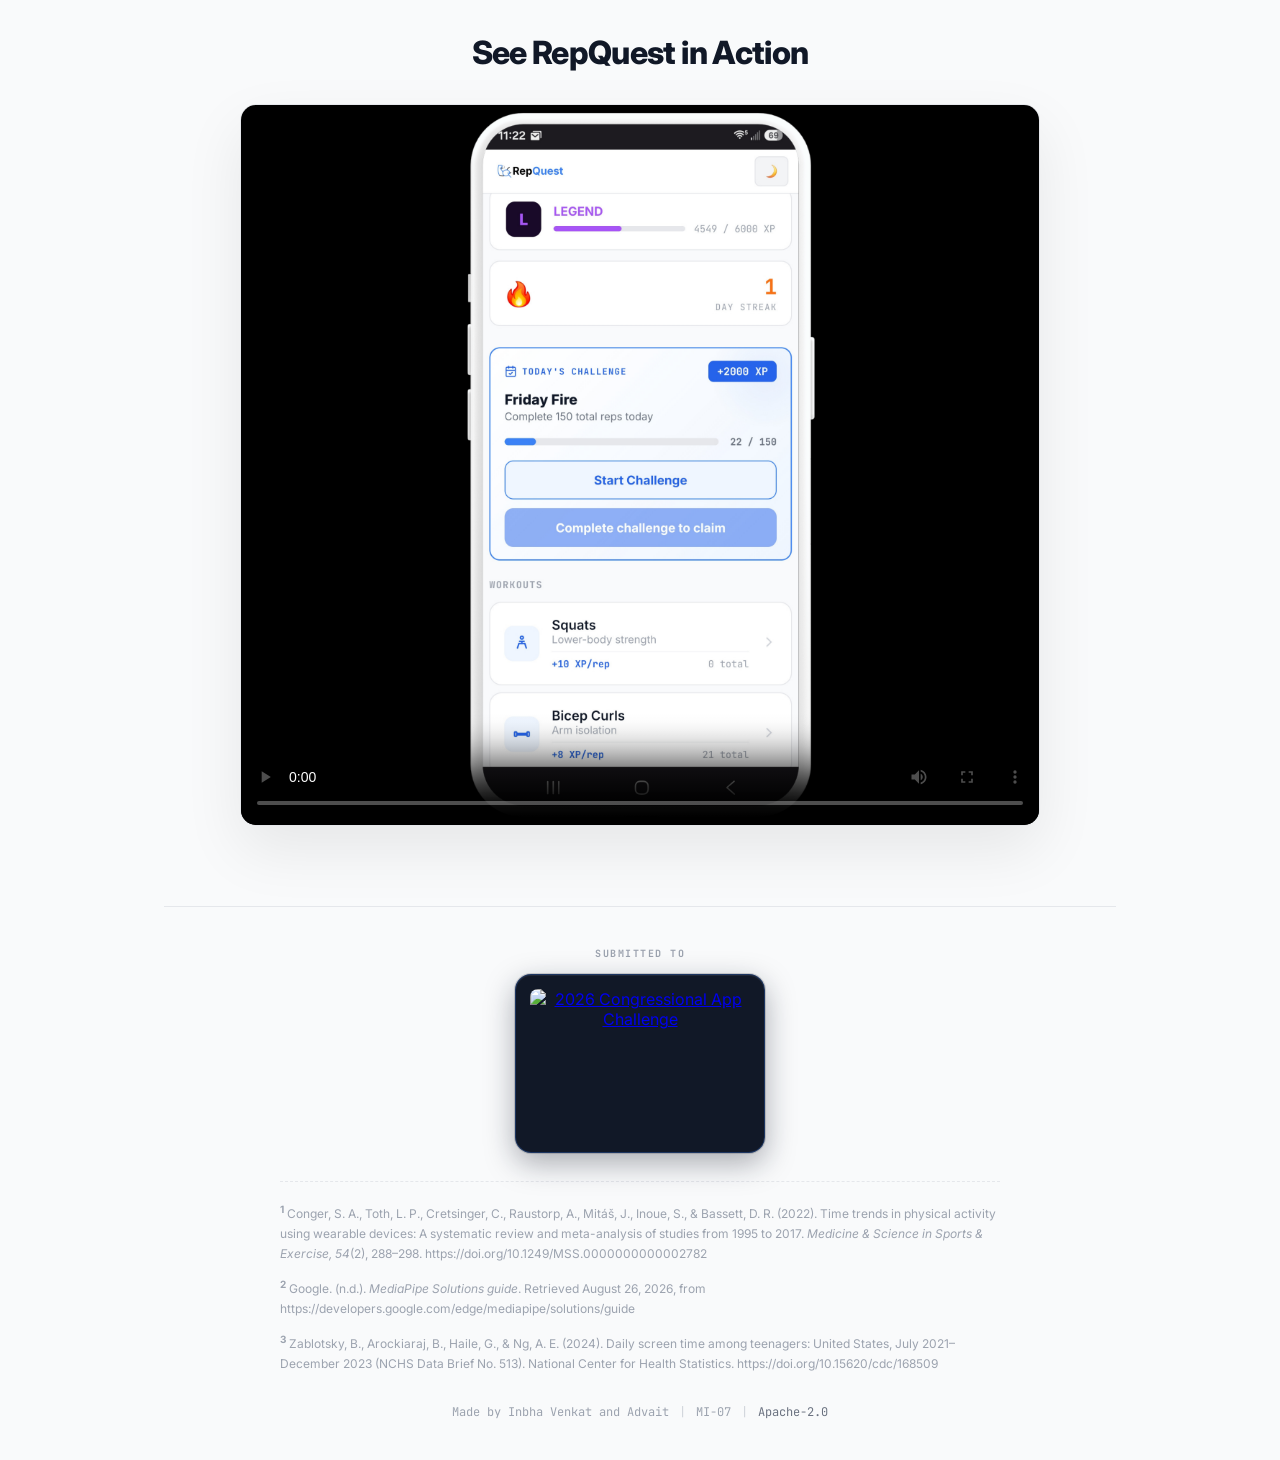
==== commit f70c3793: "Update overview.html" ====
--- a/overview.html
+++ b/overview.html
@@ -198,8 +198,6 @@
 .btn-secondary:hover { background: var(--gray-100); }
 
 /* ---- Dark mode buttons — high contrast ---- */
-/* Primary: true white pill with a soft halo so it reads as the
-   brightest element on the page. */
 body.dark-mode .btn-primary {
     background: #ffffff;
     color: #0a0a0a;
@@ -215,8 +213,6 @@
         0 12px 32px rgba(255, 255, 255, 0.22);
 }
 
-/* Secondary: glassy fill + visible border so it's clearly a button,
-   not a hole in the page. */
 body.dark-mode .btn-secondary {
     background: rgba(255, 255, 255, 0.06);
     color: #f0f0f0;
@@ -263,13 +259,11 @@
     justify-content: center;
     align-items: center;
     min-height: 460px;
-    /* -1 … 1 pointer + idle offsets written by JS */
     --px: 0;
     --py: 0;
     --bob: 0px;
 }
 
-/* --- ambient light behind the phone (parallaxes opposite the tilt) --- */
 .hero-glow {
     position: absolute;
     top: 50%;
@@ -300,17 +294,14 @@
     to   { opacity: 1;    transform: scale(1.14); }
 }
 
-/* --- the phone --- */
 .phone-stage {
     position: relative;
-    width: min(340px, 78vw, 34vh);   /* 34vh ≈ 65vh tall at 1040×2000 */
+    width: min(340px, 78vw, 34vh);
     z-index: 1;
     perspective: 1300px;
     perspective-origin: 50% 42%;
 }
 
-/* soft silhouette shadow that slides OPPOSITE the tilt,
-   like a light source fixed to one side of the scene */
 .phone-shadow {
     position: absolute;
     inset: 0;
@@ -327,8 +318,6 @@
     will-change: transform;
 }
 
-/* contact shadow on the "floor" — stretches toward the side the
-   phone leans AWAY from, mirroring the light direction */
 .phone-ground {
     position: absolute;
     left: 50%;
@@ -348,8 +337,6 @@
     pointer-events: none;
 }
 
-/* the element that actually rotates + floats
-   — translate3d carries the idle bob, then the rotations pivot toward cursor */
 .phone-tilt {
     position: relative;
     transform:
@@ -357,7 +344,6 @@
         rotateX(calc(var(--py) * -10deg))
         rotateY(calc(var(--px) * 16deg));
     will-change: transform;
-    /* deliberately NO css transition — JS lerps the values, which feels far better */
 }
 
 .hero-phone-img {
@@ -369,8 +355,6 @@
     filter: drop-shadow(0 26px 36px rgba(2, 6, 23, 0.16));
 }
 
-/* moving specular highlight, masked to the phone silhouette
-   — always subtly alive, brightens when the cursor is active */
 .phone-sheen {
     position: absolute;
     inset: 0;
@@ -401,7 +385,6 @@
 
 .hero-visual.is-tracking .phone-sheen { opacity: 0.55; }
 
-/* dark-mode: swap the dark shadow for a blue halo so it reads on black */
 body.dark-mode .phone-shadow {
     filter: blur(30px) brightness(0) invert(1) sepia(1) saturate(6) hue-rotate(190deg);
     opacity: 0.30;
@@ -439,7 +422,6 @@
     font-weight: 700;
 }
 
-/* In-text footnote markers */
 .story-content sup {
     font-size: 10px;
     font-weight: 700;
@@ -738,7 +720,6 @@
     border-radius: 8px;
 }
 
-/* Sources block — now lives in the footer, below the CAC logo */
 .footer-sources {
     max-width: 720px;
     margin: 0 auto 30px;
@@ -821,7 +802,6 @@
     .footer-sources { font-size: 11px; }
 }
 
-/* Respect reduced motion */
 @media (prefers-reduced-motion: reduce) {
     .hero-glow::after { animation: none; }
     .phone-tilt,
@@ -878,8 +858,6 @@
 
                 <div class="phone-stage" id="phoneStage">
                     <div class="phone-ground" aria-hidden="true"></div>
-
-                    <!-- blurred silhouette copy = shadow that tracks opposite the tilt -->
                     <img class="phone-shadow" src="repquest-screenshot.png" alt="" aria-hidden="true" draggable="false">
 
                     <div class="phone-tilt" id="phoneTilt">
@@ -930,10 +908,10 @@
             <div class="video-wrapper">
                 <h2>See RepQuest in Action</h2>
                 <div class="video-frame">
-                    <video controls preload="metadata" poster="repquest-screenshot.png">
+                    <video id="demoVideo" controls preload="auto" poster="repquest-screenshot.png" playsinline>
                         <source src="video.mp4v" type="video/mp4">
                         Your browser does not support the video tag. 
-                        <a href="video.mp4" style="color: var(--blue-600);">Download the video</a> instead.
+                        <a href="video.mp4v" style="color: var(--blue-600);">Download the video</a> instead.
                     </video>
                 </div>
             </div>
@@ -956,7 +934,6 @@
             </a>
         </div>
 
-        <!-- Sources moved here, directly below the CAC logo -->
         <div class="footer-sources">
             <p><sup>1</sup>Conger, S. A., Toth, L. P., Cretsinger, C., Raustorp, A., Mitáš, J., Inoue, S., &amp; Bassett, D. R. (2022). Time trends in physical activity using wearable devices: A systematic review and meta-analysis of studies from 1995 to 2017. <em>Medicine &amp; Science in Sports &amp; Exercise, 54</em>(2), 288–298. https://doi.org/10.1249/MSS.0000000000002782</p>
             <p><sup>2</sup>Google. (n.d.). <em>MediaPipe Solutions guide</em>. Retrieved August 26, 2026, from https://developers.google.com/edge/mediapipe/solutions/guide</p>
@@ -982,7 +959,7 @@
         document.getElementById('themeBtn').textContent = '☀️';
     } else {
         document.body.classList.remove('dark-mode');
-        document.getElementById('themeBtn').textContent = '🌙';
+        document.getElementById('themeBtn').textContent = '';
     }
 }
 
@@ -1044,7 +1021,6 @@
 const terminalRestore = document.getElementById('terminalRestore');
 const terminalRestoreBtn = document.getElementById('terminalRestoreBtn');
 
-/* ---------- Dragging ---------- */
 let dragX = 0;
 let dragY = 0;
 let dragStartX = 0;
@@ -1059,8 +1035,6 @@
     terminal.style.setProperty('--drag-y', y + 'px');
 }
 
-// Keep the window reachable: some of it must stay on screen horizontally,
-// and the title bar must stay on screen vertically.
 function clampDrag(x, y) {
     const rect = terminal.getBoundingClientRect();
     const baseLeft = rect.left - dragX;
@@ -1109,7 +1083,6 @@
 terminalHeader.addEventListener('pointerup', stopDrag);
 terminalHeader.addEventListener('pointercancel', stopDrag);
 
-/* ---------- Window buttons ---------- */
 terminalClose.addEventListener('click', () => {
     terminal.classList.add('closed');
     terminalRestore.classList.add('show');
@@ -1137,7 +1110,6 @@
     setDrag(0, 0);
 });
 
-// Close maximized terminal with Escape key
 document.addEventListener('keydown', (e) => {
     if (e.key === 'Escape' && terminal.classList.contains('maximized')) {
         terminal.classList.remove('maximized');
@@ -1155,8 +1127,6 @@
     const visual = document.getElementById('heroVisual');
     if (!visual) return;
 
-    /* Feed the phone PNG into the sheen's mask (single source of truth).
-       If you swap the screenshot, nothing else needs updating. */
     const phoneImg  = visual.querySelector('.hero-phone-img');
     const shadowImg = visual.querySelector('.phone-shadow');
 
@@ -1168,34 +1138,27 @@
     if (phoneImg.complete && phoneImg.naturalWidth) syncImages();
     else phoneImg.addEventListener('load', syncImages, { once: true });
 
-    // No motion at all if the user prefers reduced motion.
     const reduced = window.matchMedia('(prefers-reduced-motion: reduce)').matches;
     if (reduced) return;
 
     const canHover = window.matchMedia('(hover: hover) and (pointer: fine)').matches;
     const clamp = (v, a, b) => Math.min(b, Math.max(a, v));
 
-    /* -------- state -------- */
-    let cursorX = 0, cursorY = 0;   // raw pointer offset, -1 … 1
-    let curX = 0, curY = 0;         // eased value written to CSS
-
-    /* -------- idle motion tuning --------
-       Two sines per axis at incommensurate frequencies = drift that
-       never visually repeats. Amplitude is in the same -1…1 space. */
+    let cursorX = 0, cursorY = 0;
+    let curX = 0, curY = 0;
+
     const IDLE = {
-        ax1: 0.055, sx1: 0.00042,   // primary X sway
-        ax2: 0.026, sx2: 0.00093,   // secondary X sway (faster, smaller)
-        ay1: 0.045, sy1: 0.00035,   // primary Y sway
-        ay2: 0.020, sy2: 0.00078,   // secondary Y sway
-        bobAmp: 6,   bobSpeed: 0.00070,   // vertical float in px
+        ax1: 0.055, sx1: 0.00042,
+        ax2: 0.026, sx2: 0.00093,
+        ay1: 0.045, sy1: 0.00035,
+        ay2: 0.020, sy2: 0.00078,
+        bobAmp: 6,   bobSpeed: 0.00070,
         bobAmp2: 2.5, bobSpeed2: 0.00119
     };
 
-    /* -------- the always-running loop -------- */
     function loop(now) {
         const t = now || performance.now();
 
-        // Organic idle drift (deterministic, seeded by time)
         const idleX =
             Math.sin(t * IDLE.sx1) * IDLE.ax1 +
             Math.sin(t * IDLE.sx2 + 1.7) * IDLE.ax2;
@@ -1204,19 +1167,15 @@
             Math.cos(t * IDLE.sy1) * IDLE.ay1 +
             Math.sin(t * IDLE.sy2 + 0.6) * IDLE.ay2;
 
-        // Target = cursor position + idle drift
         const targetX = cursorX + idleX;
         const targetY = cursorY + idleY;
 
-        // Ease toward target. The idle is small enough that cursor
-        // tracking still feels crisp; the drift reads as breathing.
         curX += (targetX - curX) * 0.11;
         curY += (targetY - curY) * 0.11;
 
         visual.style.setProperty('--px', curX.toFixed(4));
         visual.style.setProperty('--py', curY.toFixed(4));
 
-        // Gentle vertical bob (float above the shadow)
         const bob =
             Math.sin(t * IDLE.bobSpeed) * IDLE.bobAmp +
             Math.sin(t * IDLE.bobSpeed2 + 2.1) * IDLE.bobAmp2;
@@ -1226,10 +1185,9 @@
     }
     requestAnimationFrame(loop);
 
-    /* -------- pointer tracking (whole viewport) -------- */
     function track(clientX, clientY) {
-        const nx = (clientX / window.innerWidth)  * 2 - 1;   // -1 left  … +1 right
-        const ny = (clientY / window.innerHeight) * 2 - 1;   // -1 top   … +1 bottom
+        const nx = (clientX / window.innerWidth)  * 2 - 1;
+        const ny = (clientY / window.innerHeight) * 2 - 1;
 
         cursorX = clamp(nx, -1, 1);
         cursorY = clamp(ny, -1, 1);
@@ -1242,7 +1200,6 @@
             track(e.clientX, e.clientY);
         }, { passive: true });
 
-        // Cursor left the window → let idle drift take over fully.
         document.addEventListener('mouseleave', () => {
             cursorX = 0;
             cursorY = 0;
@@ -1254,7 +1211,6 @@
             visual.classList.remove('is-tracking');
         });
     } else {
-        // Touch: follow the finger while dragging; idle drift always runs.
         window.addEventListener('touchmove', (e) => {
             if (e.touches.length) {
                 track(e.touches[0].clientX, e.touches[0].clientY);
@@ -1267,6 +1223,30 @@
             visual.classList.remove('is-tracking');
         }, { passive: true });
     }
+})();
+
+/* 
+   VIDEO BUFFERING FIX
+   Forces the video to reset to 0:00 if it tries to skip ahead 
+   while buffering, preventing the "audio plays before video" glitch.
+*/
+(function() {
+    const video = document.getElementById('demoVideo');
+    if (!video) return;
+
+    // Force reset to 0 when metadata loads
+    video.addEventListener('loadedmetadata', () => {
+        if (video.currentTime > 0.5) {
+            video.currentTime = 0;
+        }
+    });
+
+    // Ensure video seeks to 0 when user clicks play if it got desynced
+    video.addEventListener('play', () => {
+        if (video.currentTime > 1 && video.currentTime < 3) {
+            video.currentTime = 0;
+        }
+    });
 })();
 </script>
 <!-- Code injected by live-server -->
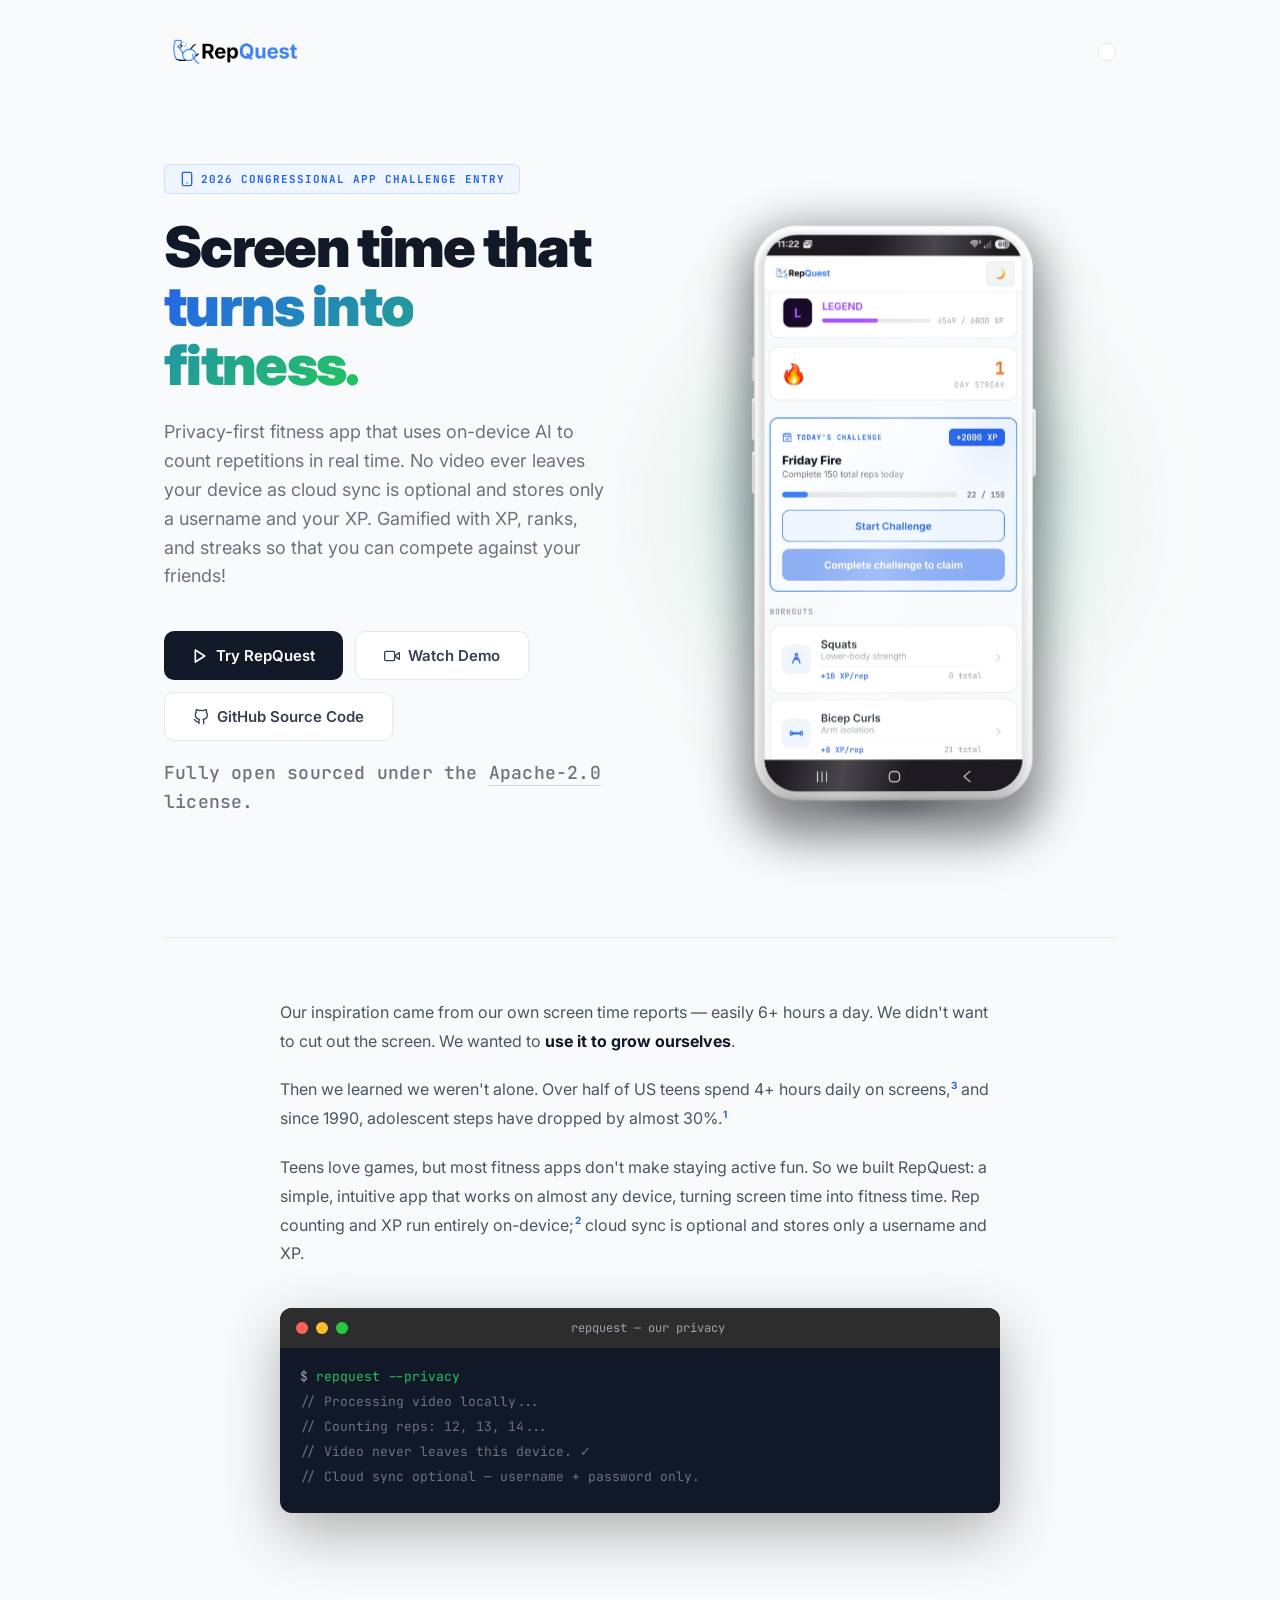
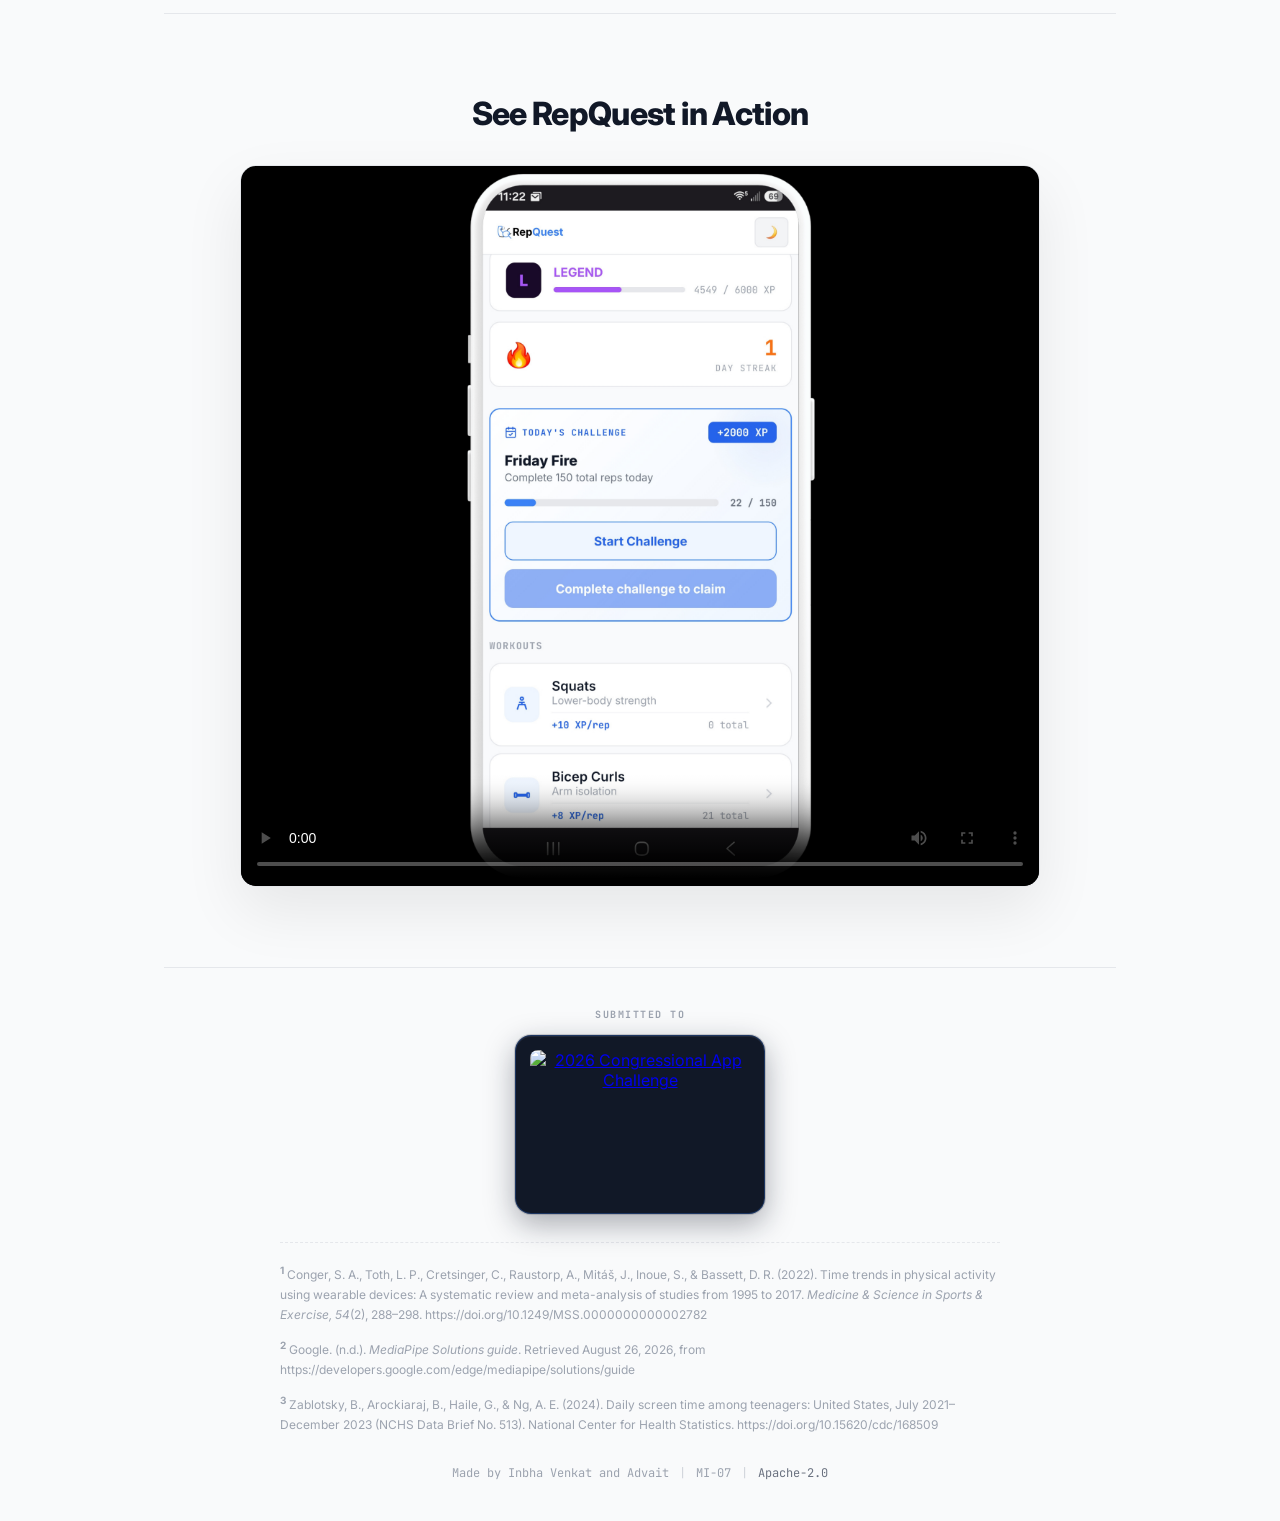
==== commit dd9ccd8d: "Update overview.html" ====
--- a/overview.html
+++ b/overview.html
@@ -58,6 +58,11 @@
 }
 
 * { box-sizing: border-box; margin: 0; padding: 0; }
+
+html {
+    scroll-behavior: smooth;
+    scroll-padding-top: 100px;
+}
 
 body {
     background: var(--gray-50);
@@ -838,6 +843,10 @@
                         <svg class="icon" viewBox="0 0 24 24" fill="none" stroke="currentColor" stroke-width="2.5" stroke-linecap="round" stroke-linejoin="round"><polygon points="5 3 19 12 5 21 5 3"/></svg>
                         Try RepQuest
                     </a>
+                    <a href="#video-section" class="btn btn-secondary magnetic-btn">
+                        <svg class="icon" viewBox="0 0 24 24" fill="none" stroke="currentColor" stroke-width="2" stroke-linecap="round" stroke-linejoin="round"><polygon points="23 7 16 12 23 17 23 7"/><rect x="1" y="5" width="15" height="14" rx="2" ry="2"/></svg>
+                        Watch Demo
+                    </a>
                     <a href="https://github.com/LyonMathPrep/repquest" target="_blank" class="btn btn-secondary magnetic-btn">
                         <svg class="icon" viewBox="0 0 24 24" fill="none" stroke="currentColor" stroke-width="2" stroke-linecap="round" stroke-linejoin="round"><path d="M9 19c-5 1.5-5-2.5-7-3m14 6v-3.87a3.37 3.37 0 0 0-.94-2.61c3.14-.35 6.44-1.54 6.44-7A5.44 5.44 0 0 0 20 4.77 5.07 5.07 0 0 0 19.91 1S18.73.65 16 2.48a13.38 13.38 0 0 0-7 0C6.27.65 5.09 1 5.09 1A5.07 5.07 0 0 0 5 4.77a5.44 5.44 0 0 0-1.5 3.78c0 5.42 3.3 6.61 6.44 7A3.37 3.37 0 0 0 9 18.13V22"/></svg>
                         GitHub Source Code
@@ -904,7 +913,7 @@
         </section>
 
         <!-- ============ VIDEO SECTION ============ -->
-        <section class="video-section">
+        <section class="video-section" id="video-section">
             <div class="video-wrapper">
                 <h2>See RepQuest in Action</h2>
                 <div class="video-frame">
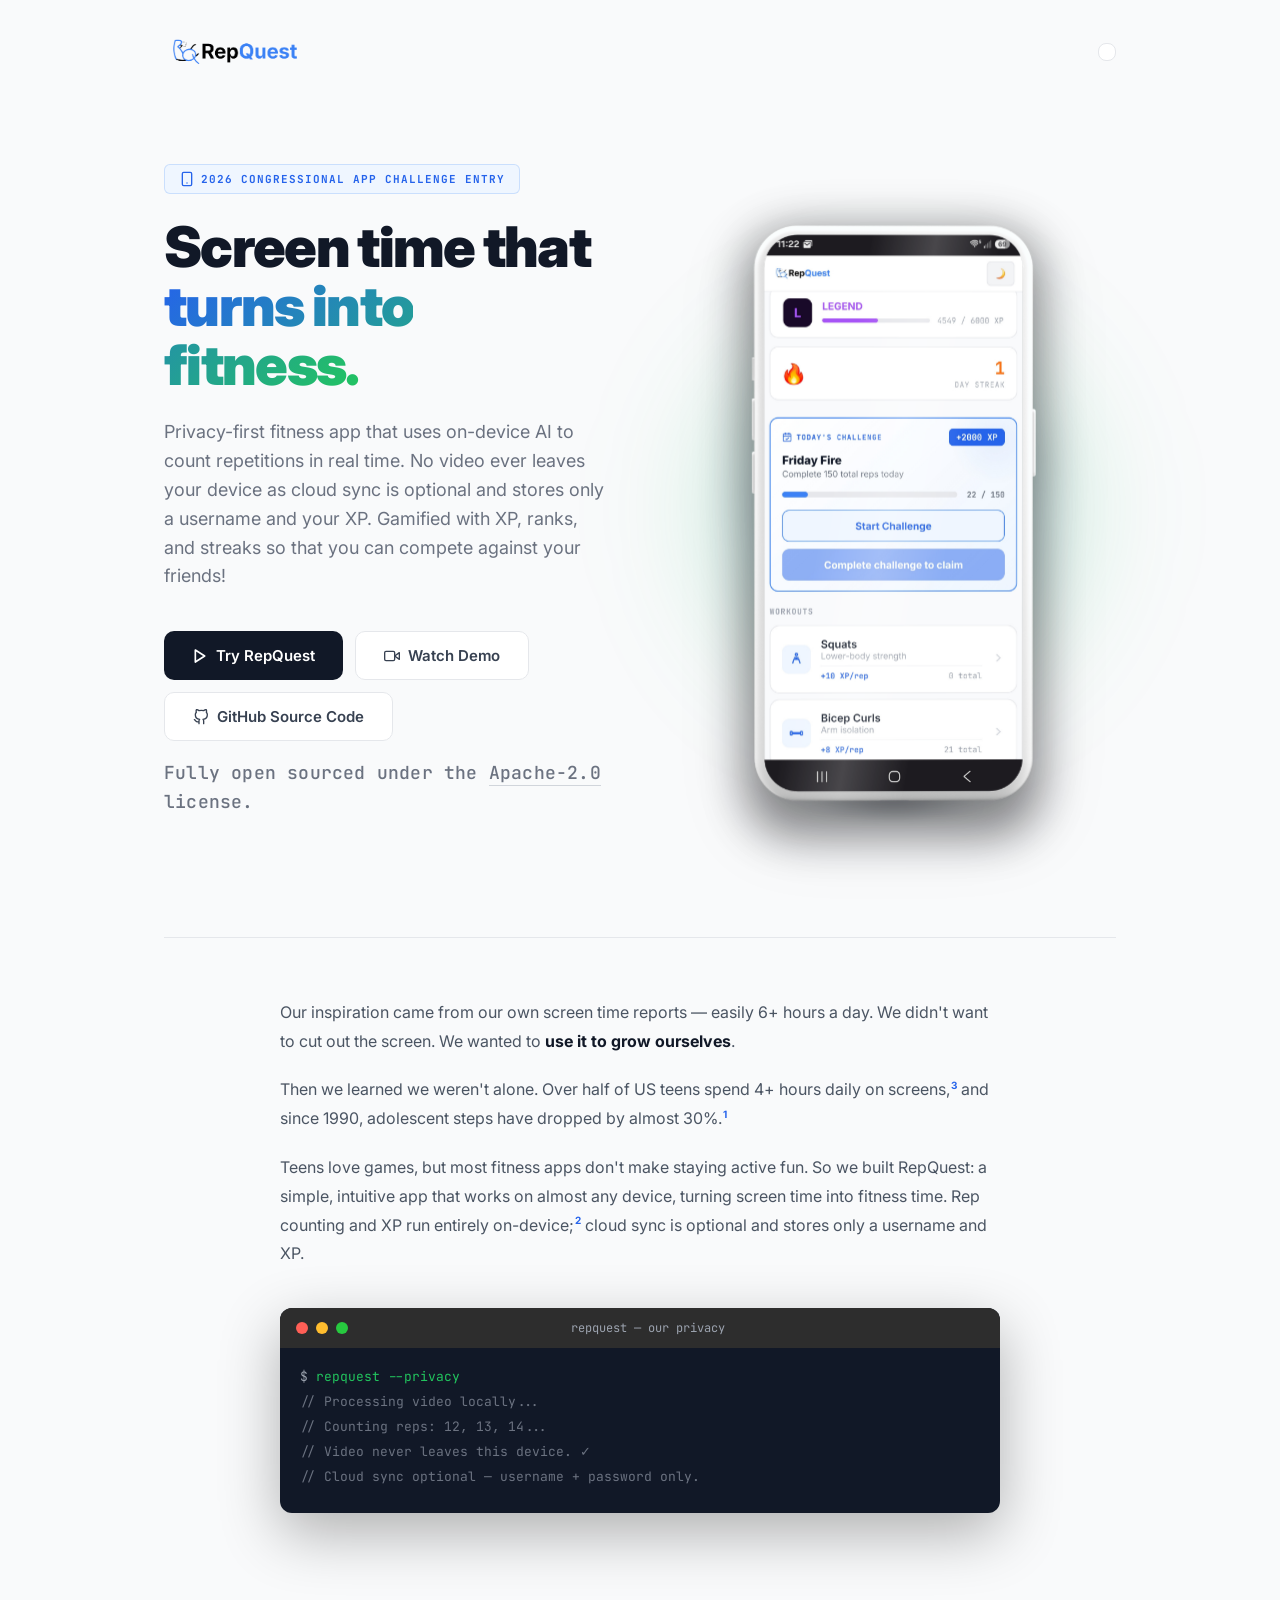
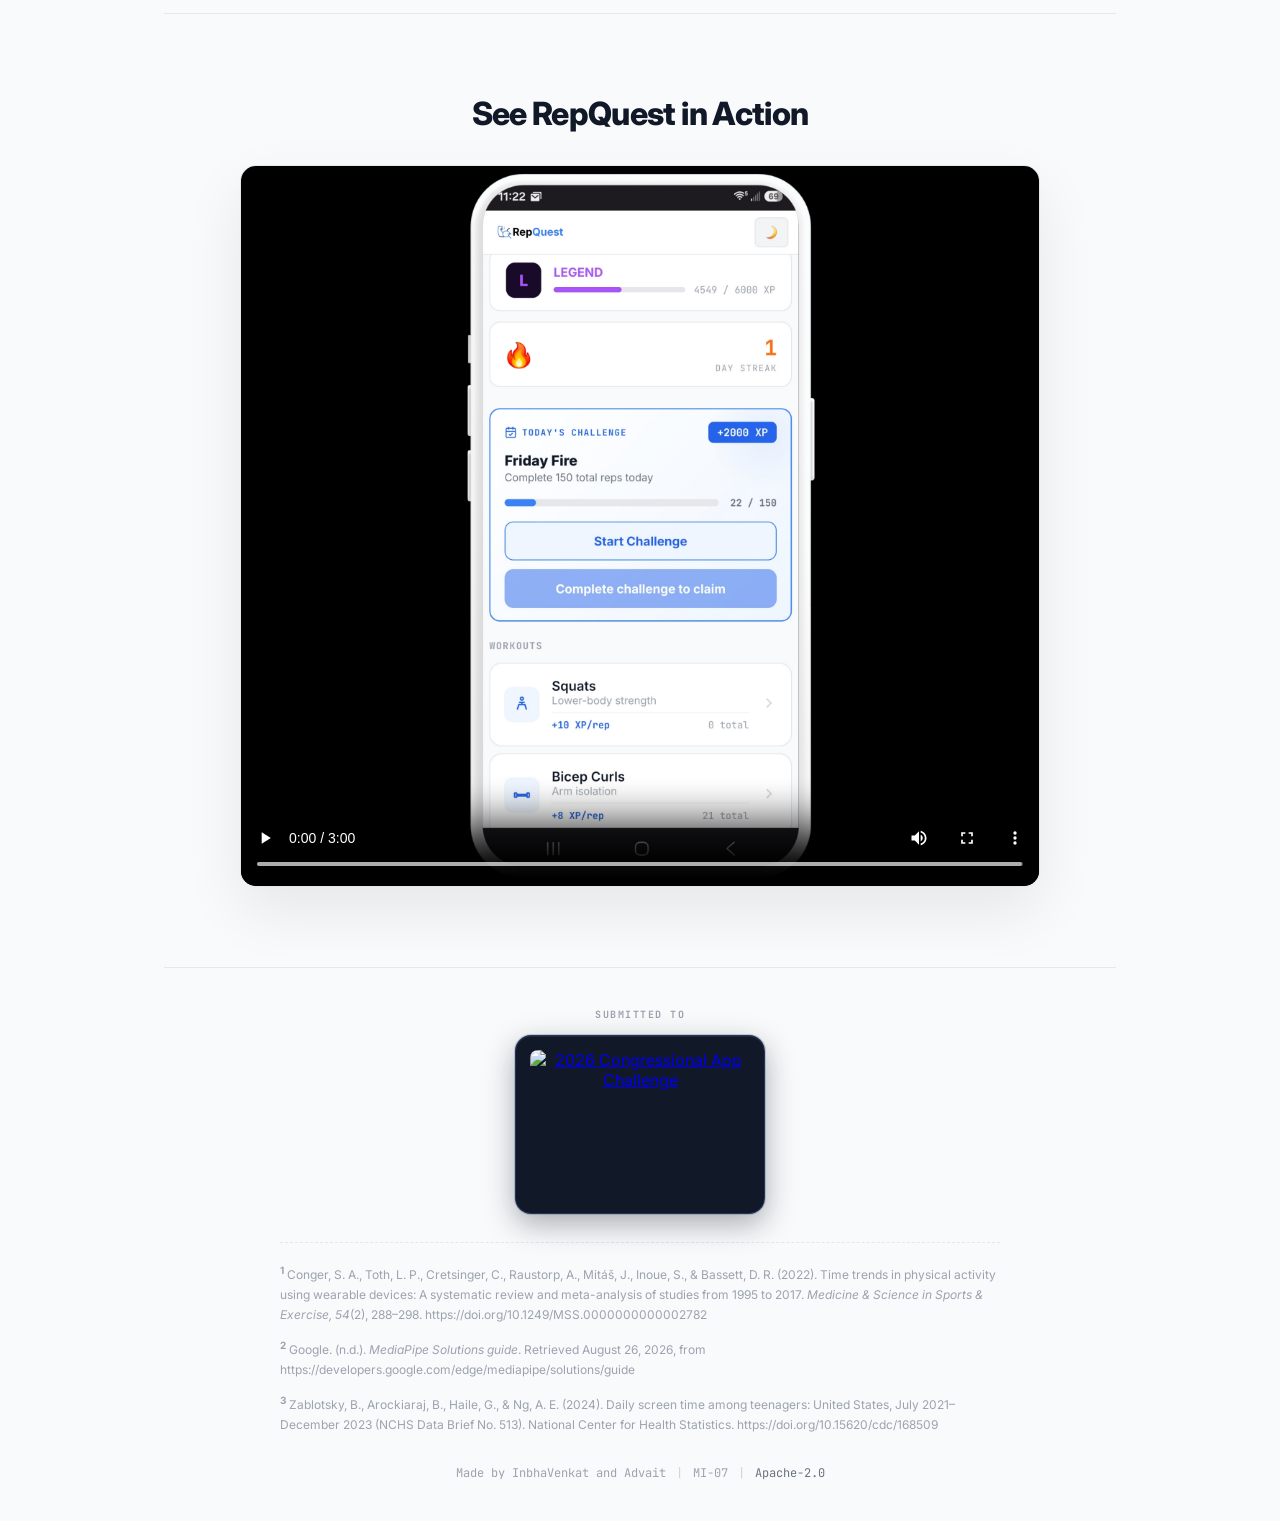
==== commit 1abfef3a: "Update overview.html" ====
--- a/overview.html
+++ b/overview.html
@@ -950,7 +950,7 @@
         </div>
 
         <p class="footer-meta">
-            <span>Made by Inbha Venkat and Advait</span>
+            <span>Made by InbhaVenkat and Advait</span>
             <span class="dot">|</span>
             <span>MI-07</span>
             <span class="dot">|</span>
